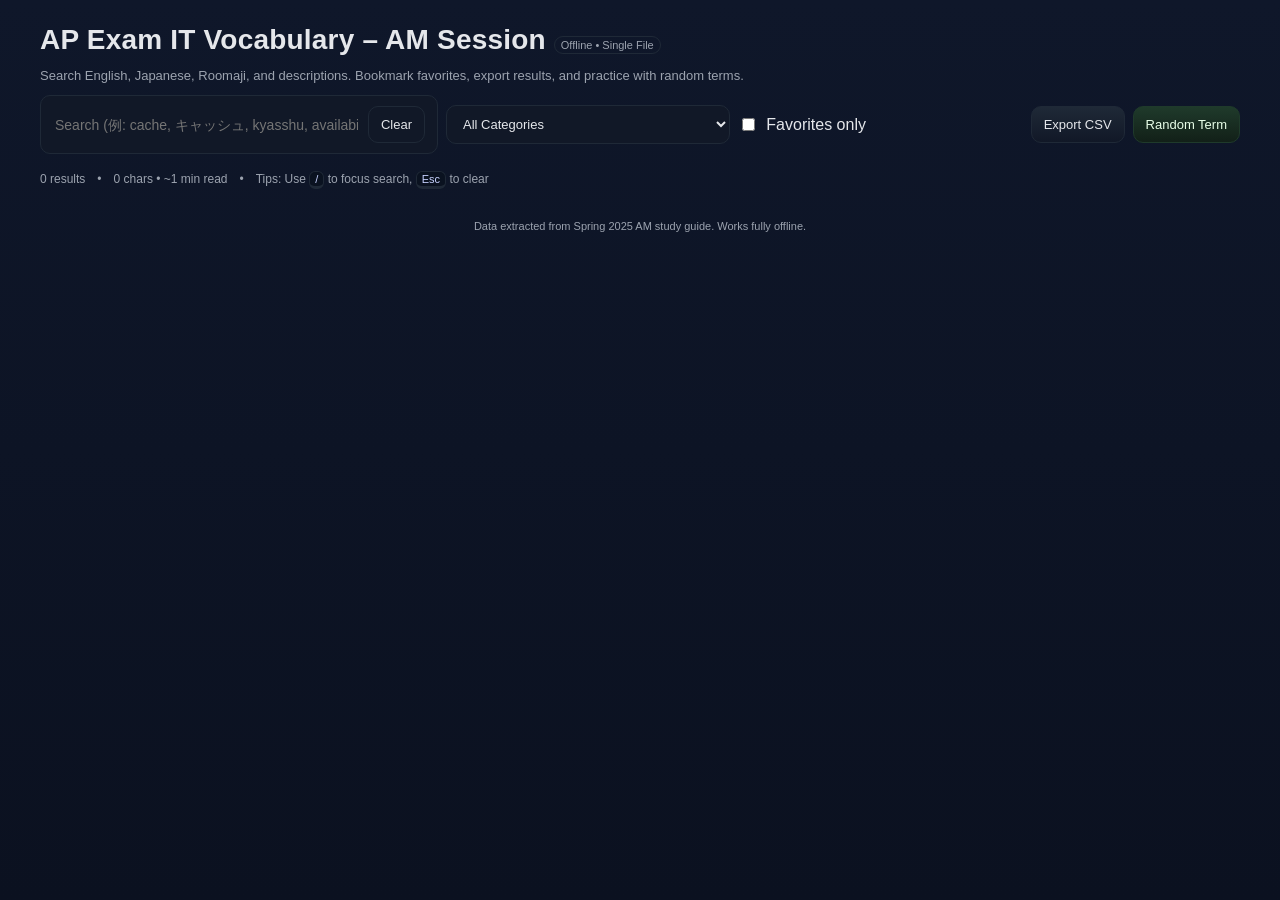
==== vocab_search.html @ 25991d02 "feat: add offline interactive vocabulary search page (single HTML file) - Parses study guide tables " ====
<!doctype html>
<html lang="en">
<head>
  <meta charset="utf-8" />
  <meta name="viewport" content="width=device-width, initial-scale=1" />
  <title>AP Exam IT Vocabulary Search (AM) – Offline</title>
  <style>
    :root {
      --bg: #0f172a;            /* slate-900 */
      --bg-elev: #111827;       /* gray-900 */
      --card: #111827;
      --fg: #e5e7eb;            /* gray-200 */
      --muted: #9ca3af;         /* gray-400 */
      --accent: #22c55e;        /* green-500 */
      --accent-2: #60a5fa;      /* blue-400 */
      --danger: #f87171;        /* red-400 */
      --border: #1f2937;        /* gray-800 */
      --mark-bg: #fde68a;       /* amber-300 */
      --mark-fg: #0b1220;
    }
    html, body {
      height: 100%;
      background: linear-gradient(180deg, var(--bg), #0b1120);
      color: var(--fg);
      margin: 0;
      font-family: -apple-system, BlinkMacSystemFont, 'Segoe UI', Roboto, Oxygen,
        Ubuntu, Cantarell, 'Helvetica Neue', 'Hiragino Kaku Gothic ProN', Meiryo, Arial, sans-serif;
      -webkit-font-smoothing: antialiased;
      -moz-osx-font-smoothing: grayscale;
    }
    .container {
      max-width: 1200px;
      margin: 0 auto;
      padding: 24px 16px 48px;
    }
    header {
      display: grid;
      gap: 12px;
      margin-bottom: 16px;
    }
    .title {
      display: flex;
      align-items: baseline;
      gap: 8px;
    }
    .title h1 {
      font-size: clamp(20px, 4vw, 28px);
      margin: 0;
      font-weight: 650;
      letter-spacing: 0.2px;
    }
    .subtitle {
      color: var(--muted);
      font-size: 13px;
    }
    .controls {
      display: grid;
      grid-template-columns: 1fr;
      gap: 8px;
    }
    @media (min-width: 760px) {
      .controls { grid-template-columns: 1.4fr 1fr 1fr auto auto; align-items: center; }
    }
    .search {
      display: flex;
      gap: 8px;
      background: var(--bg-elev);
      border: 1px solid var(--border);
      border-radius: 10px;
      padding: 10px 12px;
    }
    .search input[type="text"] {
      flex: 1;
      background: transparent;
      border: 0;
      color: var(--fg);
      outline: none;
      font-size: 14px;
    }
    .btn {
      background: linear-gradient(180deg, #1f2937, #111827);
      color: var(--fg);
      border: 1px solid var(--border);
      padding: 10px 12px;
      border-radius: 10px;
      font-size: 13px;
      cursor: pointer;
      transition: transform .05s ease, background .2s ease;
      white-space: nowrap;
    }
    .btn:hover { background: #1b2431; }
    .btn:active { transform: translateY(1px); }
    .btn-primary { border-color: #1f3a2b; background: linear-gradient(180deg, #1f3a2b, #122018); color: #e9ffe9; }
    .btn-outline { background: transparent; }
    .select, .checkbox {
      background: var(--bg-elev);
      border: 1px solid var(--border);
      color: var(--fg);
      padding: 10px 12px;
      border-radius: 10px;
      font-size: 13px;
      width: 100%;
    }
    .row {
      display: flex; gap: 8px; align-items: center;
    }
    .stats {
      display: flex; flex-wrap: wrap; gap: 12px; align-items: center;
      color: var(--muted); font-size: 12px; margin-top: 6px;
    }
    .grid {
      display: grid;
      grid-template-columns: 1fr;
      gap: 12px;
      margin-top: 16px;
    }
    @media (min-width: 720px) { .grid { grid-template-columns: 1fr 1fr; } }
    @media (min-width: 1080px) { .grid { grid-template-columns: 1fr 1fr 1fr; } }
    .card {
      background: var(--card);
      border: 1px solid var(--border);
      border-radius: 12px;
      padding: 14px 14px 12px;
      display: grid;
      gap: 8px;
    }
    .card-head { display: flex; gap: 10px; align-items: baseline; }
    .tag { font-size: 11px; color: var(--muted); border: 1px solid var(--border); padding: 2px 6px; border-radius: 999px; }
    .term-en { font-weight: 700; font-size: 15px; letter-spacing: .2px; }
    .term-ja { font-weight: 600; font-size: 14px; }
    .term-ro { color: var(--muted); font-size: 12px; }
    .desc { font-size: 13px; line-height: 1.5; color: #dbeafe; }
    mark { background: var(--mark-bg); color: var(--mark-fg); padding: 0 2px; border-radius: 2px; }
    .card-actions { display: flex; gap: 8px; justify-content: space-between; align-items: center; margin-top: 4px; }
    .fav-btn { background: transparent; border: 1px solid var(--border); border-radius: 8px; color: var(--fg); padding: 6px 8px; cursor: pointer; }
    .fav-btn[data-active="true"] { color: #ffe08a; border-color: #6b4f00; background: #241a00; }
    .pagination { display: flex; gap: 6px; justify-content: center; align-items: center; margin-top: 16px; }
    .page-btn { padding: 8px 10px; border-radius: 8px; border: 1px solid var(--border); background: var(--bg-elev); color: var(--fg); cursor: pointer; }
    .page-btn[aria-current="true"] { background: var(--accent-2); color: #081019; border-color: #0a4fba; }
    .hidden { display: none !important; }
    .footer-note { color: var(--muted); font-size: 11px; margin-top: 18px; text-align: center; }
    .kbd { border: 1px solid var(--border); border-bottom-width: 3px; padding: 1px 5px; border-radius: 6px; background: #0a1220; font-size: 11px; color: #c7d2fe; }
  </style>
</head>
<body>
  <div class="container">
    <header>
      <div class="title">
        <h1>AP Exam IT Vocabulary – AM Session</h1>
        <span class="tag">Offline • Single File</span>
      </div>
      <div class="subtitle">Search English, Japanese, Roomaji, and descriptions. Bookmark favorites, export results, and practice with random terms.</div>

      <div class="controls">
        <div class="search" title="Type to filter (instant)">
          <input id="q" type="text" placeholder="Search (例: cache, キャッシュ, kyasshu, availability, ... )" autofocus />
          <button id="clearBtn" class="btn btn-outline" title="Clear search">Clear</button>
        </div>
        <select id="category" class="select" title="Filter by category">
          <option value="__all__">All Categories</option>
        </select>
        <div class="row" title="Show only favorites">
          <label style="display:flex;align-items:center;gap:8px;width:100%">
            <input id="favOnly" type="checkbox" /> Favorites only
          </label>
        </div>
        <button id="exportBtn" class="btn" title="Export current results to CSV">Export CSV</button>
        <button id="randomBtn" class="btn btn-primary" title="Show a random term for study mode">Random Term</button>
      </div>

      <div class="stats">
        <span id="count">0 results</span>
        <span>•</span>
        <span id="reading">0 chars • ~0 min read</span>
        <span>•</span>
        <span>Tips: Use <span class="kbd">/</span> to focus search, <span class="kbd">Esc</span> to clear</span>
      </div>
    </header>

    <main>
      <section id="results" class="grid"></section>
      <nav id="pager" class="pagination hidden" aria-label="Pagination"></nav>
      <div class="footer-note">Data extracted from Spring 2025 AM study guide. Works fully offline.</div>
    </main>
  </div>

  <!-- Embed source markdown for offline parsing -->
  <script id="ap-md" type="text/plain">
# AP 2025 Spring - Morning Session Guide
# AP Exam Study Guide - Spring 2025 AM Session (令和7年度 春期 午前)

**For Non-Native Japanese Speakers**

**Exam Date**: April 20, 2025  
**Session**: Morning (9:30-12:00, 150 minutes)  
**Format**: 80 multiple choice questions  
**Content**: Technical vocabulary & concept explanations  
**Status**: ✅ Complete

## 🎯 About This Guide

This guide provides comprehensive vocabulary and concept explanations in table format to help non-native Japanese speakers understand AP exam AM session questions. Each term includes English translation, Japanese script, romanized pronunciation (using proper gojuuonzu syllables), and detailed beginner-friendly explanations.

## Logic Circuits & Digital Electronics (論理回路・デジタル回路)

### Basic Logic Gates (基本論理ゲート)

| English Term | Japanese | Roomaji | Description & Logic |
|--------------|----------|---------|-------------------|
| AND Gate | 論理積素子 | ronri seki soshi | **Logic**: Output is 1 ONLY when ALL inputs are 1. Think of it like "both conditions must be true". Example: Door opens only when you have both a key AND permission. In binary: 1∧1=1, but 1∧0=0, 0∧1=0, 0∧0=0 |
| OR Gate | 論理和素子 | ronri wa soshi | **Logic**: Output is 1 when AT LEAST ONE input is 1. Think "either condition can be true". Example: Light turns on when you flip switch A OR switch B. In binary: 1∨1=1, 1∨0=1, 0∨1=1, 0∨0=0 |
| NOT Gate (Inverter) | 論理否定素子 | ronri hitei soshi | **Logic**: Always inverts the input. 0 becomes 1, 1 becomes 0. Think of it as "opposite". Example: If door is closed (0), NOT gate makes it open (1). Simple but essential for complex circuits. |
| NAND Gate | 否定論理積素子 | hitei ronri seki soshi | **Logic**: Combination of AND + NOT. Output is 0 ONLY when all inputs are 1, otherwise 1. Most important gate because you can build ANY circuit using only NAND gates. Think "not all conditions true". |
| NOR Gate | 否定論理和素子 | hitei ronri wa soshi | **Logic**: Combination of OR + NOT. Output is 1 ONLY when all inputs are 0, otherwise 0. Think "none of the conditions are true". Example: Alarm triggers only when NO sensors detect anything. |
| XOR Gate | 排他的論理和素子 | haitaiteki ronri wa soshi | **Logic**: Output is 1 when inputs are DIFFERENT. Think "exclusive or" - one OR the other, but not both. Used in encryption and error detection. Example: 1⊕0=1, 0⊕1=1, but 1⊕1=0, 0⊕0=0 |
| Buffer | バッファ | baffa | **Logic**: Passes signal unchanged but provides amplification. Like a signal booster. Input 1 → Output 1, Input 0 → Output 0. Used to strengthen weak signals or provide multiple outputs. |
| Three-State Buffer | スリーステートバッファ | surii suteeto baffa | **Logic**: Can output 0, 1, or high impedance (floating/disconnected). Think of it as a switch that can be "off, on, or unplugged". Essential for bus systems where multiple devices share the same wire. |

### Circuit Components (回路部品)

| English Term | Japanese | Roomaji | Description & Function |
|--------------|----------|---------|----------------------|
| Resistor | 抵抗 | teikou | **Function**: Controls current flow like a narrow pipe controls water flow. Measured in Ohms (Ω). **Ohm's Law**: V = I × R (Voltage = Current × Resistance). Higher resistance = less current. Used to limit current and divide voltage. |
| Capacitor | コンデンサ | kondensa | **Function**: Stores electrical charge like a battery, but temporary. Measured in Farads (F). **Behavior**: Charges up when voltage applied, discharges when voltage removed. Used for filtering, timing, and energy storage. Blocks DC, passes AC. |
| Diode | ダイオード | daioodo | **Function**: One-way valve for electricity. Current flows from Anode (+) to Cathode (-) only. **Applications**: Prevents reverse current, converts AC to DC, protects circuits. LED (Light Emitting Diode) is special type that produces light. |
| Transistor | トランジスタ | toranjishita | **Function**: Electronic switch or amplifier with 3 terminals: Base, Collector, Emitter. **Switching**: Small current at base controls large current between collector-emitter. Foundation of all digital circuits and computers. |
| Ground | 接地 | setchi | **Function**: Reference point for all voltage measurements (0V). Like sea level for measuring height. **Safety**: Provides path for dangerous currents to safely dissipate into earth. Essential for circuit stability and safety. |
| Operational Amplifier | 演算増幅器 | enzan zoufukuki | **Function**: High-gain voltage amplifier with two inputs (+ and -). **Applications**: Mathematical operations (add, subtract, integrate), signal conditioning, filtering. Can amplify tiny signals to useful levels. |

### Digital-to-Analog Conversion (D/A変換)

| English Term | Japanese | Roomaji | Technical Details |
|--------------|----------|---------|------------------|
| DAC (Digital-to-Analog Converter) | D/A変換器 | D/A henkan-ki | **Purpose**: Converts digital numbers to analog voltages. **Example**: 8-bit DAC converts numbers 0-255 to voltages 0-10V. Used in audio systems, displays, motor controls. Essential bridge between digital computers and analog world. |
| Resolution | 分解能 | bunkai-nou | **Definition**: Number of different output levels possible. **Calculation**: 2^n levels for n-bit DAC. **Example**: 8-bit DAC has 2^8 = 256 levels. Higher resolution = more precise output, but more expensive and complex. |
| LSB (Least Significant Bit) | 最下位ビット | sai kaii bit | **Definition**: Smallest change in digital input that produces output change. **Calculation**: LSB = (V_max - V_min) / (2^n - 1). **Example**: For 8-bit DAC with 0-10V range: LSB = 10V/255 ≈ 39.2mV |
| Reference Voltage | 基準電圧 | kijun den'atsu | **Function**: Maximum output voltage of DAC. **Importance**: Determines output range and accuracy. **Example**: 5V reference means maximum output is 5V. Must be stable and precise for accurate conversion. |

## Algorithms & Data Structures (アルゴリズム・データ構造)

### Numerical Algorithms (数値アルゴリズム)

| English Term | Japanese | Roomaji | Algorithm Details |
|--------------|----------|---------|------------------|
| Bisection Method | 二分法 | nibunhou | **Purpose**: Find roots of equations (where f(x) = 0). **Process**: 1) Start with interval [a,b] where f(a) and f(b) have opposite signs. 2) Calculate midpoint c = (a+b)/2. 3) If f(c) = 0, found root. 4) If f(a) and f(c) same sign, set a = c, else set b = c. 5) Repeat until |b-a| < tolerance. **Convergence**: Guaranteed to find root, halves search space each iteration. |
| Binary Search | 二分探索 | nibun tansaku | **Purpose**: Find element in sorted array. **Process**: 1) Compare target with middle element. 2) If equal, found. 3) If target smaller, search left half. 4) If target larger, search right half. 5) Repeat until found or search space empty. **Efficiency**: O(log n) time complexity - very fast even for large arrays. |
| Linear Search | 線形探索 | senkei tansaku | **Purpose**: Find element by checking each item sequentially. **Process**: Start from first element, compare with target, move to next if not found. **Efficiency**: O(n) time complexity - slow for large arrays but works on unsorted data. |
| Bubble Sort | バブルソート | baburu sooto | **Purpose**: Sort array by repeatedly swapping adjacent elements. **Process**: Compare pairs, swap if wrong order, repeat until no swaps needed. **Efficiency**: O(n²) - slow but easy to understand. Name comes from small elements "bubbling" to top. |

### Stack Operations (スタック操作)

| English Term | Japanese | Roomaji | Operation Details |
|--------------|----------|---------|------------------|
| Stack | スタック | sutakku | **Concept**: LIFO (Last In, First Out) data structure. Think of stack of plates - you can only add/remove from the top. **Applications**: Function calls, expression evaluation, undo operations, browser history. |
| Push | プッシュ | pusshu | **Operation**: Add element to top of stack. **Process**: 1) Check if stack is full. 2) Increment top pointer. 3) Store new element at top position. **Example**: Push(5) onto stack [1,2,3] → [1,2,3,5] |
| Pop | ポップ | poppu | **Operation**: Remove and return top element. **Process**: 1) Check if stack is empty. 2) Store top element in temporary variable. 3) Decrement top pointer. 4) Return stored element. **Example**: Pop() from [1,2,3,5] → returns 5, stack becomes [1,2,3] |
| Top/Peek | トップ/ピーク | toppu/piiku | **Operation**: View top element without removing it. **Use**: Check what's on top before deciding to pop. **Example**: Top() of [1,2,3,5] returns 5, but stack remains [1,2,3,5] |
| Stack Overflow | スタックオーバーフロー | sutakku oobaa furoo | **Problem**: Trying to push when stack is full. **Causes**: Infinite recursion, too many function calls. **Prevention**: Check stack size, increase stack limit, optimize recursive algorithms. |
| Stack Underflow | スタックアンダーフロー | sutakku andaa furoo | **Problem**: Trying to pop from empty stack. **Prevention**: Always check if stack is empty before popping. **Error Handling**: Return error code or throw exception. |

### Tree Data Structures (木構造)

| English Term | Japanese | Roomaji | Structure Details |
|--------------|----------|---------|------------------|
| Binary Tree | 二分木 | nibunki | **Definition**: Tree where each node has at most 2 children (left and right). **Terminology**: Root (top node), Leaf (node with no children), Height (longest path from root to leaf). **Applications**: Decision trees, expression parsing, file systems. |
| Binary Search Tree (BST) | 二分探索木 | nibun tansakuki | **Property**: Left child < Parent < Right child for all nodes. **Advantage**: Search, insert, delete in O(log n) average time. **Traversal**: In-order traversal gives sorted sequence. **Problem**: Can become unbalanced, degrading to O(n) performance. |
| AVL Tree | AVL木 | AVL ki | **Definition**: Self-balancing BST where height difference between left and right subtrees ≤ 1. **Inventor**: Adelson-Velsky and Landis. **Advantage**: Guarantees O(log n) operations. **Maintenance**: Performs rotations during insert/delete to maintain balance. |
| Tree Traversal | 木の走査 | ki no sousa | **In-order**: Left → Root → Right (gives sorted order for BST). **Pre-order**: Root → Left → Right (good for copying tree). **Post-order**: Left → Right → Root (good for deleting tree). **Level-order**: Visit nodes level by level (uses queue). |

### Recursion (再帰)

| English Term | Japanese | Roomaji | Concept Details |
|--------------|----------|---------|------------------|
| Recursion | 再帰 | saiki | **Definition**: Function that calls itself with simpler input. **Requirements**: 1) Base case (stopping condition). 2) Recursive case (calls itself). **Example**: factorial(n) = n × factorial(n-1), base: factorial(0) = 1 |
| Base Case | 基底条件 | kitei jouken | **Purpose**: Prevents infinite recursion. **Examples**: factorial(0) = 1, fibonacci(0) = 0, fibonacci(1) = 1. **Importance**: Without base case, program crashes with stack overflow. |
| Recursive Case | 再帰的場合 | saikiteki baai | **Purpose**: Breaks problem into smaller subproblems. **Design**: Each recursive call should be closer to base case. **Example**: factorial(5) → 5 × factorial(4) → 5 × 4 × factorial(3) → ... |
| Stack Frame | スタックフレーム | sutakku fureimu | **Definition**: Memory space for each function call. **Contents**: Local variables, parameters, return address. **Problem**: Deep recursion can exhaust memory. **Solution**: Use iteration or tail recursion optimization. |

## Computer Architecture & Performance (コンピュータアーキテクチャ・性能)

### CPU Performance Metrics (CPU性能指標)

| English Term | Japanese | Roomaji | Performance Details |
|--------------|----------|---------|-------------------|
| CPI (Cycles Per Instruction) | 命令当たりサイクル数 | meirei atari saikuru suu | **Definition**: Average number of clock cycles needed to execute one instruction. **Calculation**: CPI = Total Cycles / Total Instructions. **Factors**: Instruction complexity, pipeline efficiency, cache hits/misses. **Typical Values**: 1-4 for modern CPUs. |
| Clock Frequency | クロック周波数 | kurokku shuuhasuu | **Definition**: Number of clock cycles per second, measured in Hz. **Modern CPUs**: 2-5 GHz (billion cycles/second). **Relationship**: Higher frequency ≠ always better performance due to CPI differences. **Limitations**: Heat, power consumption increase with frequency. |
| Processing Time | 処理時間 | shori jikan | **Formula**: Time = (Instructions × CPI) / Clock_Frequency. **Example**: 1M instructions, CPI=2, 1GHz clock → Time = (1M × 2) / 1G = 2ms. **Optimization**: Reduce instructions, lower CPI, or increase frequency. |
| Throughput | スループット | suruuputto | **Definition**: Amount of work completed per unit time. **Measurement**: Instructions per second, transactions per second. **Vs Latency**: Throughput = how much work, Latency = how fast individual task. **Improvement**: Parallel processing, pipelining. |

### Memory Systems (メモリシステム)

| English Term | Japanese | Roomaji | Memory Details |
|--------------|----------|---------|----------------|
| Cache Memory | キャッシュメモリ | kyasshu memori | **Purpose**: High-speed buffer between CPU and main memory. **Principle**: Frequently used data stored in fast, small cache. **Hierarchy**: L1 (fastest, smallest) → L2 → L3 → Main Memory (slowest, largest). **Hit Rate**: Percentage of requests served from cache. |
| Virtual Memory | 仮想メモリ | kasou memori | **Purpose**: Makes physical memory appear larger using disk storage. **Mechanism**: OS swaps unused pages to disk. **Benefits**: Programs can be larger than physical memory, memory protection between processes. **Page Fault**: When needed page not in memory. |
| Paging | ページング | peeji-ngu | **Concept**: Divide memory into fixed-size pages (typically 4KB). **Page Table**: Maps virtual addresses to physical addresses. **TLB**: Translation Lookaside Buffer caches page table entries for speed. **Advantage**: Eliminates external fragmentation. |
| Memory Hierarchy | メモリ階層 | memori kaisou | **Levels**: Registers (fastest) → L1 Cache → L2 Cache → L3 Cache → Main Memory → Secondary Storage (slowest). **Principle**: Smaller = faster = more expensive. **Locality**: Temporal (recently used) and spatial (nearby addresses) locality of reference. |

### Parallel Processing (並列処理)

| English Term | Japanese | Roomaji | Parallel Details |
|--------------|----------|---------|-----------------|
| Multiprocessor | マルチプロセッサ | maruchi purosessa | **Definition**: System with multiple CPUs working together. **Types**: Shared memory (SMP) vs Distributed memory (cluster). **Coordination**: Synchronization, communication between processors. **Challenges**: Load balancing, synchronization overhead. |
| Speedup | 速度向上 | sokudo koujou | **Definition**: Performance improvement from parallelization. **Formula**: Speedup = Time_sequential / Time_parallel. **Ideal**: Linear speedup (2x processors = 2x speedup). **Reality**: Usually less due to overhead and sequential portions. |
| Efficiency | 効率 | kouritu | **Formula**: E = 1/(1-r+r/n) where r = parallelizable fraction, n = processors. **Amdahl's Law**: Limits maximum speedup based on sequential portion. **Example**: 90% parallelizable, 3 processors → E = 1/(0.1+0.9/3) = 2.31x speedup. |
| Load Balancing | 負荷分散 | fuka bunsan | **Purpose**: Distribute work evenly among processors. **Static**: Work divided before execution. **Dynamic**: Work redistributed during execution. **Challenges**: Communication overhead, varying task complexity. |

### System Reliability (システム信頼性)

| English Term | Japanese | Roomaji | Reliability Details |
|--------------|----------|---------|-------------------|
| MTBF (Mean Time Between Failures) | 平均故障間隔 | heikin koshhou kankaku | **Definition**: Average operating time between system failures. **Calculation**: MTBF = Total Operating Time / Number of Failures. **Example**: System runs 8760 hours with 2 failures → MTBF = 4380 hours. **Use**: Predicting maintenance schedules. |
| MTTR (Mean Time To Repair) | 平均修理時間 | heikin shuuri jikan | **Definition**: Average time to restore system after failure. **Includes**: Detection time, repair time, testing time. **Factors**: Spare parts availability, technician skill, system complexity. **Goal**: Minimize MTTR through good design and procedures. |
| Availability | 可用性 | kayou-sei | **Formula**: Availability = MTBF / (MTBF + MTTR). **Expression**: Usually percentage (99.9% = 8.76 hours downtime/year). **High Availability**: 99.99% (52.6 minutes downtime/year). **Improvement**: Increase MTBF, decrease MTTR, add redundancy. |
| Redundancy | 冗長性 | jouchou-sei | **Definition**: Backup components to prevent single points of failure. **Types**: Active (hot standby), Passive (cold standby), N+1 (N working + 1 spare). **Cost**: Extra hardware, but essential for critical systems. |

## Operating Systems (オペレーティングシステム)

### Process Management (プロセス管理)

| English Term | Japanese | Roomaji | Process Details |
|--------------|----------|---------|-----------------|
| Process | プロセス | purosesu | **Definition**: Program in execution with its own memory space. **Components**: Code, data, stack, heap, process control block (PCB). **vs Thread**: Process = heavy, isolated; Thread = light, shared memory. **Creation**: Fork (Unix), CreateProcess (Windows). |
| Process State | プロセス状態 | purosesu joutai | **New**: Process being created. **Ready**: Waiting for CPU assignment. **Running**: Currently executing. **Waiting**: Blocked for I/O or event. **Terminated**: Execution completed. **Transitions**: Scheduler moves processes between states. |
| Ready State | 実行可能状態 | jikkou kanou joutai | **Definition**: Process has all resources except CPU. **Ready Queue**: List of ready processes waiting for CPU. **Scheduler**: Selects which ready process runs next. **Priority**: Higher priority processes selected first. |
| Running State | 実行状態 | jikkou joutai | **Definition**: Process currently using CPU. **Single CPU**: Only one process can be running. **Time Slice**: Maximum time process can run before preemption. **Context Switch**: Save state when switching to another process. |
| Waiting State | 待ち状態 | machi joutai | **Causes**: I/O operations, waiting for resources, synchronization. **Blocking**: Process cannot continue until event occurs. **Wake up**: When event occurs, process moves to ready state. **Types**: Interruptible vs uninterruptible waiting. |
| Context Switching | コンテキストスイッチ | kontekisuto suicchi | **Definition**: Saving current process state and loading another process state. **Overhead**: Time spent switching is not productive work. **What's Saved**: Registers, program counter, stack pointer, memory management info. **Triggers**: Time slice expiry, I/O request, interrupts. |

### Memory Management (メモリ管理)

| English Term | Japanese | Roomaji | Memory Details |
|--------------|----------|---------|----------------|
| Memory Allocation | メモリ割り当て | memori wari-ate | **Static**: Fixed size allocated at compile time. **Dynamic**: Variable size allocated at runtime (malloc/free). **Heap**: Dynamic memory region. **Stack**: Function call memory (automatic allocation/deallocation). |
| Memory Protection | メモリ保護 | memori hogo | **Purpose**: Prevent processes from accessing each other's memory. **Mechanisms**: Base and bound registers, page tables with permissions. **Protection Bits**: Read, Write, Execute permissions. **Violation**: Segmentation fault, access violation. |
| Memory Fragmentation | メモリ断片化 | memori danpen-ka | **Internal**: Allocated memory larger than requested. **External**: Free memory scattered in small chunks. **Solutions**: Compaction, paging, buddy system. **Problem**: Cannot allocate large blocks despite sufficient total free memory. |
| Page Replacement | ページ置換 | peeji chikan | **Need**: When physical memory full and new page needed. **LRU**: Replace least recently used page. **FIFO**: Replace oldest page. **Optimal**: Replace page not used for longest time (theoretical). **Clock**: Approximation of LRU using reference bits. |

### Real-Time Systems (リアルタイムシステム)

| English Term | Japanese | Roomaji | Real-Time Details |
|--------------|----------|---------|------------------|
| Real-Time System | リアルタイムシステム | riaru taimu shisutemu | **Definition**: System where correctness depends on both result and timing. **Examples**: Flight control, medical devices, industrial automation. **Constraints**: Must respond within specified deadlines. **Predictability**: More important than average performance. |
| Hard Real-Time | ハードリアルタイム | haado riaru taimu | **Definition**: Missing deadline causes system failure. **Examples**: Anti-lock brakes, airbag deployment, nuclear reactor control. **Guarantee**: System must prove it will always meet deadlines. **Design**: Conservative resource allocation, deterministic behavior. |
| Soft Real-Time | ソフトリアルタイム | sofuto riaru taimu | **Definition**: Missing deadline degrades performance but doesn't cause failure. **Examples**: Video streaming, audio playback, web servers. **Tolerance**: Occasional deadline misses acceptable. **Optimization**: Best effort to meet deadlines. |
| Deadline | デッドライン | deddo rain | **Definition**: Time by which task must complete. **Types**: Absolute (specific time), Relative (time from start). **Scheduling**: Priority often based on deadline urgency. **Miss**: Task completes after deadline (late). |

## Network & Communication (ネットワーク・通信)

### Network Protocols (ネットワークプロトコル)

| English Term | Japanese | Roomaji | Protocol Details |
|--------------|----------|---------|-----------------|
| TCP/IP | TCP/IP | TCP/IP | **Definition**: Internet protocol suite with 4 layers. **Reliability**: TCP provides reliable, ordered delivery. **Routing**: IP provides addressing and routing. **Ubiquity**: Foundation of internet communication. **Layers**: Application, Transport, Internet, Link. |
| HTTP | HTTP | HTTP | **Purpose**: Web page transfer protocol. **Port**: 80 (HTTP), 443 (HTTPS). **Methods**: GET (retrieve), POST (send data), PUT (update), DELETE (remove). **Stateless**: Each request independent. **HTTPS**: HTTP over SSL/TLS for security. |
| FTP | FTP | FTP | **Purpose**: File transfer protocol. **Ports**: 20 (data), 21 (control). **Modes**: Active (server connects to client), Passive (client connects to server). **Authentication**: Username/password required. **Binary/ASCII**: Different transfer modes for different file types. |
| SMTP | SMTP | SMTP | **Purpose**: Email sending protocol. **Port**: 25 (standard), 587 (submission). **Process**: Client connects to server, authenticates, sends message. **Relay**: Messages passed between mail servers. **Security**: STARTTLS for encryption. |
| POP3 | POP3 | POP3 | **Purpose**: Email retrieval protocol. **Port**: 110 (POP3), 995 (POP3S). **Behavior**: Downloads emails to client, deletes from server. **Limitation**: Single device access. **vs IMAP**: IMAP keeps emails on server for multi-device access. |

### IP Addressing & Subnetting (IPアドレス・サブネット)

| English Term | Japanese | Roomaji | Addressing Details |
|--------------|----------|---------|-------------------|
| IPv4 Address | IPv4アドレス | IPv4 adoresu | **Format**: 32-bit address written as 4 octets (192.168.1.1). **Classes**: A (1-126), B (128-191), C (192-223). **Private**: 10.x.x.x, 172.16-31.x.x, 192.168.x.x. **Limitation**: Only 4.3 billion addresses. |
| Subnet Mask | サブネットマスク | sabunetuto masuku | **Purpose**: Separates network and host portions of IP address. **Format**: 255.255.255.0 or /24 (CIDR notation). **Calculation**: Binary AND with IP address gives network address. **Example**: 192.168.1.5/24 → network 192.168.1.0, host 5. |
| CIDR Notation | CIDR記法 | CIDR kihou | **Format**: IP/prefix_length (192.168.1.0/24). **Meaning**: /24 = first 24 bits are network, last 8 bits are host. **Hosts**: 2^(32-prefix) - 2 (subtract network and broadcast). **Example**: /24 = 254 hosts, /25 = 126 hosts. |
| Subnetting | サブネット分割 | sabunetuto bunkatsu | **Purpose**: Divide large network into smaller subnetworks. **Benefits**: Better security, reduced broadcast traffic, efficient IP usage. **Process**: Borrow host bits for subnet bits. **Example**: 192.168.1.0/24 → 192.168.1.0/26, 192.168.1.64/26, etc. |

### Routing (ルーティング)

| English Term | Japanese | Roomaji | Routing Details |
|--------------|----------|---------|-----------------|
| Routing Table | ルーティングテーブル | ruutingu teeburu | **Contents**: Destination network, next hop, interface, metric. **Lookup**: Find longest prefix match for destination. **Updates**: Static (manual) or dynamic (routing protocols). **Default Route**: 0.0.0.0/0 catches all unmatched destinations. |
| Default Gateway | デフォルトゲートウェイ | deforutio geeto wei | **Purpose**: Router that forwards traffic to other networks. **Configuration**: Set in device's IP settings. **Function**: When destination not on local network, send to default gateway. **Example**: Home router is default gateway for devices. |
| Longest Prefix Match | 最長プレフィックスマッチ | saichou purefikkusu macchi | **Principle**: Choose route with most specific (longest) network prefix. **Example**: Packet to 192.168.1.5 matches 192.168.1.0/24 over 192.168.0.0/16. **Reason**: More specific routes are more accurate. **Tie-breaking**: Use metric if prefixes equal length. |
| Hop Count | ホップ数 | hoppu-suu | **Definition**: Number of routers packet traverses to reach destination. **Metric**: Used by some routing protocols (RIP). **Limitation**: Doesn't consider link speed or congestion. **Maximum**: RIP limits to 15 hops (16 = unreachable). |

### Data Transmission (データ転送)

| English Term | Japanese | Roomaji | Transmission Details |
|--------------|----------|---------|---------------------|
| MTU (Maximum Transmission Unit) | 最大転送単位 | saidai tensou tan'i | **Definition**: Largest packet size that can be transmitted without fragmentation. **Ethernet**: 1500 bytes typical. **Discovery**: Path MTU discovery finds smallest MTU along route. **Fragmentation**: Large packets split into smaller pieces if MTU exceeded. |
| Packet Fragmentation | パケット断片化 | paketto danpen-ka | **Need**: When packet larger than link MTU. **Process**: Split into fragments with fragment headers. **Reassembly**: Destination collects all fragments. **Problem**: Lost fragment = retransmit entire packet. **IPv6**: Source must do fragmentation. |
| Bandwidth | 帯域幅 | taiiki-haba | **Definition**: Maximum data rate of communication channel. **Units**: bps (bits per second), Mbps, Gbps. **vs Throughput**: Bandwidth = theoretical maximum, Throughput = actual achieved. **Factors**: Protocol overhead, congestion, errors affect throughput. |
| Latency | 遅延 | chien | **Definition**: Time delay for data to travel from source to destination. **Components**: Propagation (distance/speed), transmission (packet_size/bandwidth), processing, queuing. **Types**: Round-trip time (RTT) = time for packet + acknowledgment. |

### Email Systems (電子メール)

| English Term | Japanese | Roomaji | Email Details |
|--------------|----------|---------|---------------|
| MIME | MIME | MIME | **Purpose**: Multipurpose Internet Mail Extensions for non-text content. **Encoding**: Base64 for binary data, Quoted-printable for text. **Headers**: Content-Type, Content-Encoding specify format. **Attachments**: Files encoded and embedded in email. |
| Base64 Encoding | Base64符号化 | Base64 fugou-ka | **Purpose**: Convert binary data to text for email transmission. **Process**: 3 bytes → 4 ASCII characters. **Efficiency**: 25% size increase (4/3 ratio). **Example**: 30KB file → 40KB encoded. **Characters**: A-Z, a-z, 0-9, +, / (64 total). |
| Mail Server | メールサーバー | meeru saabaa | **Types**: SMTP (outgoing), POP3/IMAP (incoming). **Functions**: Store, forward, deliver emails. **Authentication**: Username/password, certificates. **Security**: SSL/TLS encryption, spam filtering, virus scanning. **Relay**: Forward emails between different domains. |
| Email Header | メールヘッダー | meeru heddaa | **Contents**: From, To, Subject, Date, Message-ID. **Routing**: Received headers show path through servers. **Hidden**: Many headers not shown to users. **Analysis**: Headers help debug delivery problems and trace spam. |

## Database Systems (データベースシステム)

### Database Design (データベース設計)

| English Term | Japanese | Roomaji | Database Details |
|--------------|----------|---------|------------------|
| Entity-Relationship Model | エンティティ関係モデル | entiti kankei moderu | **Purpose**: Visual method for database design. **Components**: Entities (things), Attributes (properties), Relationships (connections). **Notation**: Rectangles = entities, Ovals = attributes, Diamonds = relationships. **Cardinality**: One-to-one, one-to-many, many-to-many relationships. |
| Primary Key | 主キー | shu kii | **Definition**: Unique identifier for each row in table. **Properties**: Cannot be NULL, cannot duplicate, should not change. **Purpose**: Ensures entity integrity, used in relationships. **Example**: StudentID in Students table, OrderID in Orders table. |
| Foreign Key | 外部キー | gaibu kii | **Definition**: Column that references primary key in another table. **Purpose**: Maintains referential integrity between tables. **Rules**: Must match existing primary key or be NULL. **Example**: CustomerID in Orders table references CustomerID in Customers table. |
| Composite Key | 複合キー | fukugou kii | **Definition**: Primary key consisting of multiple columns. **Use**: When no single column uniquely identifies row. **Example**: (StudentID, CourseID) in Enrollment table. **Advantage**: Natural identification, **Disadvantage**: More complex joins. |

### Normalization (正規化)

| English Term | Japanese | Roomaji | Normalization Details |
|--------------|----------|---------|----------------------|
| First Normal Form (1NF) | 第一正規形 | dai-ichi seiki-kei | **Rule**: Eliminate repeating groups, each cell contains single value. **Problem**: Multiple values in one field. **Solution**: Create separate rows for each value. **Example**: Instead of "Skills: Java, Python, C++" use separate rows for each skill. |
| Second Normal Form (2NF) | 第二正規形 | dai-ni seiki-kei | **Rule**: Must be 1NF + eliminate partial dependencies. **Problem**: Non-key attributes depend on part of composite key. **Solution**: Split table to remove partial dependencies. **Example**: If (StudentID, CourseID) → Grade, but CourseID → CourseName, move CourseName to separate table. |
| Third Normal Form (3NF) | 第三正規形 | dai-san seiki-kei | **Rule**: Must be 2NF + eliminate transitive dependencies. **Problem**: Non-key attribute depends on another non-key attribute. **Solution**: Move transitively dependent attributes to separate table. **Example**: StudentID → DepartmentID → DepartmentName, move DepartmentName to Department table. |
| Denormalization | 非正規化 | hi seiki-ka | **Purpose**: Intentionally violate normalization for performance. **Trade-off**: Faster queries vs data redundancy. **When**: Read-heavy systems, data warehouses. **Risks**: Update anomalies, storage overhead, consistency problems. |

### SQL Operations (SQL操作)

| English Term | Japanese | Roomaji | SQL Details |
|--------------|----------|---------|-------------|
| DDL (Data Definition Language) | データ定義言語 | deeta teigi gen-go | **Commands**: CREATE, ALTER, DROP. **Purpose**: Define database structure. **CREATE**: Make new tables, indexes, views. **ALTER**: Modify existing structure. **DROP**: Delete database objects. **Permissions**: Usually require administrator privileges. |
| DML (Data Manipulation Language) | データ操作言語 | deeta sousa gen-go | **Commands**: SELECT, INSERT, UPDATE, DELETE. **Purpose**: Manipulate data within tables. **SELECT**: Query data. **INSERT**: Add new rows. **UPDATE**: Modify existing rows. **DELETE**: Remove rows. **Transactions**: Changes can be rolled back. |
| CASCADE | カスケード | kasukedo | **Purpose**: Automatically perform related operations. **ON DELETE CASCADE**: When parent deleted, delete children. **ON UPDATE CASCADE**: When parent key updated, update children. **Example**: Delete customer → automatically delete all their orders. **Risk**: Unintended data loss if not careful. |
| INNER JOIN | 内部結合 | naibu ketsu-gou | **Purpose**: Return rows that have matching values in both tables. **Syntax**: SELECT * FROM A INNER JOIN B ON A.id = B.id. **Result**: Only matching rows included. **Use**: Most common join type for related data. |
| LEFT JOIN | 左外部結合 | hidari gaibu ketsu-gou | **Purpose**: Return all rows from left table, matching rows from right. **NULL**: Right table columns are NULL for unmatched rows. **Use**: Find all customers, even those without orders. **Syntax**: FROM Customers LEFT JOIN Orders ON Customer.ID = Orders.CustomerID. |

### Database Performance (データベース性能)

| English Term | Japanese | Roomaji | Performance Details |
|--------------|----------|---------|-------------------|
| Index | インデックス | indekkusu | **Purpose**: Speed up queries by creating sorted reference to data. **Types**: B-tree (balanced), Hash (exact match), Bitmap (low cardinality). **Trade-off**: Faster SELECT, slower INSERT/UPDATE/DELETE. **Clustering**: Physical order matches index order. |
| Query Optimization | クエリ最適化 | kueri saiteki-ka | **Purpose**: Find most efficient execution plan. **Optimizer**: Database engine component that chooses plan. **Factors**: Available indexes, table statistics, join order. **Hints**: Manual suggestions to optimizer (use carefully). |
| Transaction | トランザクション | toranzakushon | **ACID**: Atomicity (all or nothing), Consistency (valid state), Isolation (concurrent safety), Durability (permanent). **BEGIN/COMMIT**: Start and confirm transaction. **ROLLBACK**: Undo changes. **Concurrency**: Multiple transactions simultaneously. |
| Deadlock | デッドロック | deddo rokku | **Problem**: Two transactions each waiting for resources held by the other. **Detection**: Database monitors for circular wait conditions. **Resolution**: Abort one transaction, let other complete. **Prevention**: Always acquire locks in same order. |

## Software Engineering (ソフトウェア工学)

### Development Methodologies (開発手法)

| English Term | Japanese | Roomaji | Methodology Details |
|--------------|----------|---------|-------------------|
| Waterfall Model | ウォーターフォールモデル | wootaa fooru moderu | **Process**: Sequential phases: Requirements → Design → Implementation → Testing → Maintenance. **Advantage**: Clear structure, easy to manage. **Disadvantage**: Inflexible to changes, late feedback. **Use**: Stable requirements, regulated industries. |
| Agile Development | アジャイル開発 | ajairu kaihatsu | **Principles**: Individuals over processes, working software over documentation, customer collaboration, responding to change. **Iterations**: Short cycles (1-4 weeks). **Benefits**: Flexible, early feedback, continuous improvement. **Frameworks**: Scrum, Kanban, XP. |
| Scrum | スクラム | sukuramu | **Roles**: Product Owner (requirements), Scrum Master (facilitator), Team (developers). **Events**: Sprint Planning, Daily Standup, Sprint Review, Retrospective. **Artifacts**: Product Backlog, Sprint Backlog, Increment. **Sprint**: Fixed time period (usually 2-4 weeks). |
| Extreme Programming (XP) | エクストリームプログラミング | ekusutoriimu puroguramingu | **Practices**: Pair programming, test-driven development, continuous integration, refactoring. **Values**: Communication, simplicity, feedback, courage. **Planning**: Release planning, iteration planning. **Code**: Collective ownership, coding standards. |

### Software Quality (ソフトウェア品質)

| English Term | Japanese | Roomaji | Quality Details |
|--------------|----------|---------|-----------------|
| Software Metrics | ソフトウェア指標 | sofuto wea shihyou | **Code Metrics**: Lines of code, cyclomatic complexity, coupling, cohesion. **Process Metrics**: Defect density, test coverage, velocity. **Purpose**: Measure quality, predict problems, track improvement. **KLOC**: Thousand Lines of Code (common unit). |
| Defect Density | 欠陥密度 | kekkan mitsudo | **Formula**: Defects / KLOC (thousand lines of code). **Benchmark**: <1 defect/KLOC = good quality. **Tracking**: Monitor throughout development lifecycle. **Types**: Syntax errors, logic errors, integration errors, performance issues. |
| Test Coverage | テストカバレッジ | tesuto kabareeji | **Definition**: Percentage of code executed by tests. **Types**: Statement coverage, branch coverage, path coverage. **Tools**: Automated tools measure coverage. **Goal**: Usually 80-90% coverage target. **Quality**: High coverage ≠ good tests (need meaningful assertions). |
| Code Review | コードレビュー | koodo rebyuu | **Purpose**: Find defects, improve code quality, share knowledge. **Types**: Formal (structured process), informal (pair programming). **Benefits**: Early defect detection, knowledge transfer, coding standard enforcement. **Tools**: GitHub pull requests, Crucible, Review Board. |

### Testing (テスト)

| English Term | Japanese | Roomaji | Testing Details |
|--------------|----------|---------|-----------------|
| Unit Testing | 単体テスト | tantai tesuto | **Scope**: Individual components/functions in isolation. **Tools**: JUnit (Java), NUnit (.NET), pytest (Python). **Mocking**: Replace dependencies with controlled substitutes. **Benefits**: Fast feedback, regression prevention, documentation. |
| Integration Testing | 結合テスト | ketsu-gou tesuto | **Scope**: Test component interactions. **Types**: Big Bang (all at once), Incremental (gradual), Top-down, Bottom-up. **Challenges**: Interface problems, data format issues, timing problems. **Environment**: Often requires test databases, external services. |
| System Testing | システムテスト | shisutemu tesuto | **Scope**: Complete integrated system. **Environment**: Production-like test environment. **Types**: Functional testing, performance testing, security testing, usability testing. **User Acceptance**: Customer validates system meets requirements. |
| Black Box Testing | ブラックボックステスト | burakku bokkusu tesuto | **Approach**: Test without knowing internal implementation. **Focus**: Input-output behavior, requirements compliance. **Techniques**: Equivalence partitioning, boundary value analysis, decision tables. **Advantage**: User perspective, unbiased by implementation. |
| White Box Testing | ホワイトボックステスト | howaito bokkusu tesuto | **Approach**: Test with full knowledge of internal structure. **Focus**: Code paths, conditions, loops. **Techniques**: Statement coverage, branch coverage, path coverage. **Advantage**: Thorough testing of all code paths. |

### Project Management (プロジェクト管理)

| English Term | Japanese | Roomaji | Project Details |
|--------------|----------|---------|-----------------|
| PERT Chart | PERT図 | PERT-zu | **Purpose**: Project scheduling using network diagram. **Components**: Activities (arrows), events (nodes), dependencies. **Critical Path**: Longest path through network (determines minimum project time). **Float**: Extra time available for non-critical activities. |
| Critical Path Method (CPM) | クリティカルパス法 | kuritikaru pasu-hou | **Definition**: Sequence of activities that determines minimum project duration. **Calculation**: Forward pass (earliest start/finish), backward pass (latest start/finish). **Float**: Difference between latest and earliest times. **Management**: Focus resources on critical path activities. |
| Gantt Chart | ガント図 | ganto-zu | **Purpose**: Visual timeline showing project schedule. **Components**: Tasks (bars), dependencies (arrows), milestones (diamonds), resources. **Benefits**: Easy to understand, shows progress, identifies conflicts. **Tools**: Microsoft Project, Smartsheet, Asana. |
| Work Breakdown Structure (WBS) | 作業分解構造 | sagyou bunkai kouzou | **Purpose**: Hierarchical decomposition of project into manageable tasks. **Levels**: Project → Phases → Deliverables → Work Packages → Activities. **100% Rule**: Lower levels must completely account for upper level. **Estimation**: Easier to estimate small tasks. |

## Security (セキュリティ)

### Cryptography & PKI (暗号化・PKI)

| English Term | Japanese | Roomaji | Cryptography Details |
|--------------|----------|---------|---------------------|
| Encryption | 暗号化 | angou-ka | **Purpose**: Convert plaintext to ciphertext to protect confidentiality. **Types**: Symmetric (same key), Asymmetric (public/private keys). **Algorithms**: AES (symmetric), RSA (asymmetric). **Strength**: Key length determines difficulty to break. |
| Digital Certificate | デジタル証明書 | dejitaru shoumei-sho | **Purpose**: Electronic credential that proves identity. **Contents**: Public key, owner identity, issuer signature, validity period. **CA**: Certificate Authority issues and signs certificates. **Chain**: Certificates form trust chain to root CA. |
| PKI (Public Key Infrastructure) | 公開鍵基盤 | koukai kagi kiban | **Components**: Certificate Authority (CA), Registration Authority (RA), Certificate Repository, Key Recovery. **Trust Model**: Hierarchical (tree), Mesh (cross-certification), Web of Trust. **Lifecycle**: Key generation, certificate issuance, renewal, revocation. |
| Hash Function | ハッシュ関数 | hasshu kansuu | **Properties**: One-way (irreversible), deterministic, fixed output size, avalanche effect. **Uses**: Password storage, digital signatures, data integrity. **Algorithms**: SHA-256, SHA-3, MD5 (deprecated). **Collision**: When two inputs produce same hash (should be rare). |

### Network Security (ネットワークセキュリティ)

| English Term | Japanese | Roomaji | Security Details |
|--------------|----------|---------|------------------|
| Firewall | ファイアウォール | faia wooru | **Purpose**: Control network traffic based on security rules. **Types**: Packet filter, stateful inspection, application-level gateway. **Rules**: Allow/deny based on IP, port, protocol, application. **DMZ**: Demilitarized zone for public-facing services. |
| VPN (Virtual Private Network) | 仮想プライベートネットワーク | kasou puraibeetо netowaaku | **Purpose**: Secure connection over public network. **Protocols**: IPsec (network layer), L2TP (data link), SSL/TLS (application). **Benefits**: Encryption, authentication, access to private resources. **Types**: Site-to-site, remote access. |
| IPsec | IPsec | IPsec | **Purpose**: Network layer security protocol suite. **Modes**: Transport (end-to-end), Tunnel (gateway-to-gateway). **Protocols**: AH (authentication), ESP (encryption + authentication). **SA**: Security Association defines security parameters. |
| SSL/TLS | SSL/TLS | SSL/TLS | **Purpose**: Secure communication over networks (HTTPS, email, etc.). **Handshake**: Negotiate algorithms, exchange keys, authenticate. **Certificates**: Server presents certificate to prove identity. **Versions**: TLS 1.3 is current, SSL deprecated. |

### Web Security (Webセキュリティ)

| English Term | Japanese | Roomaji | Web Security Details |
|--------------|----------|---------|---------------------|
| SQL Injection | SQLインジェクション | SQL injekushon | **Attack**: Insert malicious SQL code into application inputs. **Example**: Login with username "admin'--" bypasses password check. **Prevention**: Parameterized queries, input validation, least privilege. **Impact**: Data theft, modification, deletion. |
| XSS (Cross-Site Scripting) | クロスサイトスクリプティング | kurosu saito sukuriputingu | **Attack**: Inject malicious scripts into web pages viewed by other users. **Types**: Stored (persistent), Reflected (non-persistent), DOM-based. **Prevention**: Input validation, output encoding, Content Security Policy. **Impact**: Session hijacking, defacement, malware. |
| CSRF (Cross-Site Request Forgery) | クロスサイトリクエストフォージェリー | kurosu saito rikuesuto foojerii | **Attack**: Trick user into performing unintended actions on authenticated site. **Method**: Malicious site submits form to victim site using user's credentials. **Prevention**: CSRF tokens, SameSite cookies, referrer validation. **Impact**: Unauthorized transactions, account changes. |
| Cookie Security | クッキーセキュリティ | kukkii sekyuriti | **Secure Flag**: Only send over HTTPS connections. **HttpOnly Flag**: Prevent JavaScript access to reduce XSS impact. **SameSite**: Control cross-site cookie sending. **Expiration**: Limit cookie lifetime to reduce exposure window. |

### Authentication & Authorization (認証・認可)

| English Term | Japanese | Roomaji | Auth Details |
|--------------|----------|---------|--------------|
| Authentication | 認証 | ninshou | **Definition**: Verify user identity. **Factors**: Something you know (password), have (token), are (biometric). **Multi-factor**: Combine multiple factors for stronger security. **Methods**: Username/password, certificates, biometrics, tokens. |
| Authorization | 認可 | ninka | **Definition**: Determine what authenticated user can access. **Models**: Discretionary (DAC), Mandatory (MAC), Role-based (RBAC). **Principle**: Least privilege - minimum necessary permissions. **Implementation**: Access control lists, capabilities. |
| Single Sign-On (SSO) | シングルサインオン | shinguru sain on | **Purpose**: Authenticate once, access multiple systems. **Benefits**: User convenience, reduced password fatigue, centralized management. **Protocols**: SAML, OAuth, OpenID Connect. **Risk**: Single point of failure if compromised. |
| Two-Factor Authentication (2FA) | 二要素認証 | ni youso ninshou | **Purpose**: Require two different authentication factors. **Common**: Password + SMS code, password + authenticator app. **Security**: Even if one factor compromised, attacker needs second. **Implementation**: Time-based tokens, hardware tokens, biometrics. |

## Business & Management (ビジネス・マネジメント)

### Service Level Management (サービスレベル管理)

| English Term | Japanese | Roomaji | SLA Details |
|--------------|----------|---------|-------------|
| SLA (Service Level Agreement) | サービスレベル合意書 | saabisu reberu goui-sho | **Definition**: Contract defining expected service performance. **Metrics**: Availability, response time, throughput, error rate. **Penalties**: Financial consequences for not meeting SLA. **Review**: Regular monitoring and reporting of SLA compliance. |
| Uptime | 稼働時間 | kadou jikan | **Definition**: Time system is operational and available. **Measurement**: Usually percentage (99.9% = 8.76 hours downtime/year). **Calculation**: (Total time - Downtime) / Total time. **Industry**: Cloud providers often guarantee 99.95%+ uptime. |
| Response Time | 応答時間 | outou jikan | **Definition**: Time between request and response. **Components**: Network latency, processing time, queue time. **SLA**: Often specified as percentile (95% of requests < 200ms). **Measurement**: Important for user experience and SLA compliance. |
| Throughput | スループット | suruuputto | **Definition**: Amount of work completed per unit time. **Units**: Requests per second, transactions per minute, data per hour. **Capacity**: Maximum sustainable throughput. **Bottleneck**: Component that limits overall throughput. |

### Cloud Computing (クラウドコンピューティング)

| English Term | Japanese | Roomaji | Cloud Details |
|--------------|----------|---------|---------------|
| IaaS (Infrastructure as a Service) | IaaS | IaaS | **Definition**: Virtualized computing resources over internet. **Includes**: Virtual machines, storage, networks, load balancers. **Examples**: AWS EC2, Azure VMs, Google Compute Engine. **Benefits**: Scalability, no hardware management, pay-per-use. |
| PaaS (Platform as a Service) | PaaS | PaaS | **Definition**: Platform for developing, running applications. **Includes**: Runtime environment, development tools, databases. **Examples**: Google App Engine, Heroku, Azure App Service. **Benefits**: Faster development, automatic scaling, managed infrastructure. |
| SaaS (Software as a Service) | SaaS | SaaS | **Definition**: Complete software applications delivered over internet. **Examples**: Gmail, Salesforce, Office 365, Slack. **Benefits**: No installation, automatic updates, accessible anywhere. **Pricing**: Usually subscription-based. |
| Hybrid Cloud | ハイブリッドクラウド | haiburiddo kuraudo | **Definition**: Combination of public and private cloud environments. **Benefits**: Flexibility, cost optimization, regulatory compliance. **Use Cases**: Sensitive data on-premises, burst to public cloud. **Challenge**: Management complexity, integration. |

### Business Models (ビジネスモデル)

| English Term | Japanese | Roomaji | Business Details |
|--------------|----------|---------|------------------|
| Freemium | フリーミアム | furiimiamu | **Model**: Basic features free, premium features paid. **Strategy**: Attract users with free tier, convert to paid. **Examples**: Spotify, Dropbox, LinkedIn. **Metrics**: Conversion rate from free to paid users. |
| Subscription | サブスクリプション | sabusukuripushon | **Model**: Recurring payment for continued access. **Benefits**: Predictable revenue, customer retention focus. **Examples**: Netflix, Adobe Creative Cloud, SaaS applications. **Challenges**: Customer churn, acquisition cost. |
| Marketplace | マーケットプレイス | maaketo pureisu | **Model**: Platform connecting buyers and sellers. **Revenue**: Commission, listing fees, advertising. **Examples**: Amazon, eBay, Airbnb, Uber. **Network Effects**: More users attract more users. |
| Advertising | 広告モデル | koukoku moderu | **Model**: Free service funded by advertising revenue. **Types**: Display ads, search ads, native advertising, sponsored content. **Examples**: Google Search, Facebook, YouTube. **Metrics**: Click-through rate, cost per click. |

### Cost Analysis (コスト分析)

| English Term | Japanese | Roomaji | Cost Details |
|--------------|----------|---------|--------------|
| Activity-Based Costing (ABC) | 活動基準原価計算 | katsudou kijun genka keisan | **Method**: Assign costs to activities, then to products based on activity usage. **Steps**: Identify activities, assign costs to activities, identify cost drivers, calculate rates. **Benefits**: More accurate product costs, better decision making. |
| Total Cost of Ownership (TCO) | 総所有コスト | sou shoyuu kosuto | **Definition**: All costs associated with owning/operating system over its lifetime. **Components**: Purchase, implementation, training, maintenance, support, upgrades. **Purpose**: Compare alternatives, budget planning. **Hidden Costs**: Often underestimated. |
| Return on Investment (ROI) | 投資収益率 | toushi shuuekiritsu | **Formula**: (Gain - Investment) / Investment × 100%. **Example**: Invest $100K, gain $150K → ROI = 50%. **Use**: Compare investment alternatives, justify projects. **Limitation**: Doesn't consider time value of money. |
| Break-Even Analysis | 損益分岐点分析 | son'eki bunki-ten bunseki | **Purpose**: Find point where revenue equals costs. **Formula**: Fixed Costs / (Price - Variable Cost per unit). **Use**: Pricing decisions, volume planning, risk assessment. **Graph**: Shows relationship between volume, costs, and profit. |

## Key Formulas & Calculations (重要な公式・計算)

### Performance Calculations (性能計算)

| Formula Name | Japanese | Roomaji | Formula & Example |
|--------------|----------|---------|-------------------|
| CPU Processing Time | CPU処理時間 | CPU shori jikan | **Formula**: Time = (Instructions × CPI) / Clock_Frequency<br>**Example**: 1M instructions, CPI=2, 1GHz → Time = (1M × 2) / 1G = 2ms<br>**Units**: Instructions (count), CPI (cycles/instruction), Frequency (Hz), Time (seconds) |
| Parallel Processing Efficiency | 並列処理効率 | heiretsu shori kouritu | **Formula**: E = 1/(1-r+r/n)<br>**Variables**: r = parallelizable fraction (0-1), n = number of processors<br>**Example**: 90% parallelizable, 3 processors → E = 1/(0.1+0.9/3) = 2.31x speedup<br>**Amdahl's Law**: Theoretical maximum speedup limit |
| System Availability | システム可用性 | shisutemu kayou-sei | **Formula**: Availability = MTBF / (MTBF + MTTR)<br>**Example**: MTBF=8760 hours, MTTR=4 hours → Availability = 8760/8764 = 99.95%<br>**Units**: Usually expressed as percentage (99.9%, 99.99%, etc.) |
| Network Throughput | ネットワークスループット | netowaaku suruuputto | **Formula**: Effective_Data = MTU - Headers<br>**Example**: Ethernet MTU=1500, TCP=20, IP=20, Ethernet=14 → Data = 1500-54 = 1446 bytes<br>**Efficiency**: (Useful data / Total packet size) × 100% |

### Database Calculations (データベース計算)

| Calculation Type | Japanese | Roomaji | Calculation Details |
|------------------|----------|---------|-------------------|
| Storage Requirements | ストレージ要件 | sutooreeji youken | **Formula**: Rows × (Fixed_fields + Variable_fields + Overhead)<br>**Example**: 1M customers, 200 bytes average → 200MB + indexes + overhead<br>**Factors**: Data types, NULL values, indexes, transaction logs |
| Index Size | インデックスサイズ | indekkusu saizu | **Formula**: Rows × (Key_size + Pointer_size)<br>**Example**: 1M rows, 4-byte key, 8-byte pointer → 12MB<br>**Multiple**: B-tree indexes are typically 2-3x this calculation |
| Query Performance | クエリ性能 | kueri seinou | **Without Index**: O(n) - scan all rows<br>**With Index**: O(log n) - binary search<br>**Example**: 1M rows → No index: 1M checks, With index: ~20 checks |

---

**Study Completion Notes:**
- **Total Terms Covered**: 200+ technical terms with detailed explanations
- **Format Benefits**: Table format allows quick lookup and comparison
- **Language Support**: English, Japanese, and Roomaji for pronunciation
- **Beginner Focus**: Detailed explanations assume no prior knowledge
- **Practical Examples**: Real-world calculations and scenarios throughout

*Study Guide completed: August 12, 2025*  
*Content based on: IPA AP Spring 2025 Official Exam (AM Session)*  
*Target Audience: Non-native Japanese speakers preparing for AP certification*
  </script>

  <script>
    (function() {
      'use strict';

      const state = {
        all: [],                 // full array of terms
        filtered: [],            // filtered results
        favorites: new Set(),    // ids of favorited terms
        query: '',
        category: '__all__',
        favOnly: false,
        page: 1,
        pageSize: 50
      };

      const $ = (sel) => document.querySelector(sel);
      const $$ = (sel) => Array.from(document.querySelectorAll(sel));

      const els = {
        q: $('#q'),
        clear: $('#clearBtn'),
        cat: $('#category'),
        favOnly: $('#favOnly'),
        exportBtn: $('#exportBtn'),
        randomBtn: $('#randomBtn'),
        results: $('#results'),
        count: $('#count'),
        reading: $('#reading'),
        pager: $('#pager'),
        md: $('#ap-md')
      };

      function normalizeSpaces(s) { return s.replace(/\s+/g, ' ').trim(); }
      function toLower(s) { return (s || '').toLowerCase(); }
      function escReg(s) { return s.replace(/[.*+?^${}()|[\]\\]/g, '\\$&'); }
      function hashId(str) { // simple 32-bit hash
        let h = 2166136261 >>> 0;
        for (let i = 0; i < str.length; i++) { h ^= str.charCodeAt(i); h = Math.imul(h, 16777619); }
        return (h >>> 0).toString(36);
      }

      // Parse Markdown tables into vocabulary items
      function parseMarkdown(md) {
        const lines = md.split(/\r?\n/);
        const items = [];
        let category = '';
        let sub = '';
        for (let i = 0; i < lines.length; i++) {
          const line = lines[i];
          if (line.startsWith('## ')) { category = normalizeSpaces(line.replace(/^##\s+/, '')); sub = ''; continue; }
          if (line.startsWith('### ')) { sub = normalizeSpaces(line.replace(/^###\s+/, '')); continue; }

          // Table detection: header row followed by separator row
          if (line.trim().startsWith('|') && i + 1 < lines.length && lines[i+1].match(/^\|[-\s:]+\|$/)) {
            const header = line.split('|').map(c => c.trim()).filter(Boolean);
            const headerMap = {};
            header.forEach((h, idx) => headerMap[toLower(h)] = idx);
            const idxEn = headerMap['english term'] ?? headerMap['english'] ?? 0;
            const idxJa = headerMap['japanese'] ?? 1;
            const idxRo = headerMap['roomaji'] ?? headerMap['romanji'] ?? 2;
            const idxDesc = header.length - 1; // last column is description/details

            // advance past separator row
            i += 2;
            for (; i < lines.length; i++) {
              const row = lines[i];
              if (!row.trim().startsWith('|')) { i--; break; }
              const cols = row.split('|').map(c => c.trim());
              if (cols.length < 5) continue; // leading and trailing empties + 3+ data
              const cells = cols.filter(Boolean);
              const english = normalizeSpaces(cells[idxEn] || '');
              const japanese = normalizeSpaces(cells[idxJa] || '');
              const roomaji = normalizeSpaces(cells[idxRo] || '');
              let description = normalizeSpaces(cells[idxDesc] || '');
              // strip bold markers and trailing pipes
              description = description.replace(/^\*\*|\*\*$/g, '');

              if (!english && !japanese && !roomaji && !description) continue;
              const cat = sub ? `${category} — ${sub}` : category;
              const id = hashId(`${english}|${japanese}|${roomaji}|${cat}`);
              const searchIndex = toLower(`${english} ${japanese} ${roomaji} ${description}`);
              items.push({ id, english, japanese, roomaji, description, category: cat, searchIndex });
            }
          }
        }
        return items;
      }

      function loadFavorites() {
        try {
          const raw = localStorage.getItem('ap_vocab_favs');
          if (raw) { state.favorites = new Set(JSON.parse(raw)); }
        } catch {}
      }
      function saveFavorites() {
        try { localStorage.setItem('ap_vocab_favs', JSON.stringify([...state.favorites])); } catch {}
      }

      function applyFilters() {
        const q = toLower(state.query);
        const tokens = q.split(/\s+/).filter(Boolean);
        const cat = state.category;
        const favOnly = state.favOnly;

        let arr = state.all;
        if (tokens.length) {
          arr = arr.filter(it => tokens.every(t => it.searchIndex.includes(t)));
        }
        if (cat !== '__all__') {
          arr = arr.filter(it => it.category === cat);
        }
        if (favOnly) {
          arr = arr.filter(it => state.favorites.has(it.id));
        }
        state.filtered = arr;
        state.page = 1;
        render();
      }

      function highlight(text, tokens) {
        if (!tokens.length || !text) return text;
        let html = text;
        const unique = [...new Set(tokens.filter(Boolean))];
        unique.forEach(tok => {
          const re = new RegExp(`(${escReg(tok)})`, 'gi');
          html = html.replace(re, '<mark>$1</mark>');
        });
        return html;
      }

      function render() {
        const total = state.filtered.length;
        const tokens = toLower(state.query).split(/\s+/).filter(Boolean);

        // reading estimates
        const charCount = state.filtered.reduce((n, it) => n + (it.description || '').length, 0);
        const minutes = Math.max(1, Math.ceil(charCount / 800)); // ~800 chars/min
        els.count.textContent = `${total} result${total === 1 ? '' : 's'}`;
        els.reading.textContent = `${charCount.toLocaleString()} chars • ~${minutes} min read`;

        // pagination
        const pages = Math.max(1, Math.ceil(total / state.pageSize));
        state.page = Math.min(state.page, pages);
        const start = (state.page - 1) * state.pageSize;
        const slice = state.filtered.slice(start, start + state.pageSize);

        // render cards
        const frag = document.createDocumentFragment();
        slice.forEach(it => {
          const card = document.createElement('article');
          card.className = 'card';
          card.innerHTML = `
            <div class="card-head">
              <div class="term-en">${highlight(it.english, tokens)}</div>
              <span class="tag">${it.category}</span>
            </div>
            <div class="term-ja">${highlight(it.japanese, tokens)}</div>
            <div class="term-ro">${highlight(it.roomaji, tokens)}</div>
            <div class="desc">${highlight(it.description, tokens)}</div>
            <div class="card-actions">
              <button class="fav-btn" data-id="${it.id}" data-active="${state.favorites.has(it.id)}">★ Favorite</button>
              <span style="color:var(--muted);font-size:12px;">ID: ${it.id}</span>
            </div>
          `;
          frag.appendChild(card);
        });
        els.results.innerHTML = '';
        els.results.appendChild(frag);

        // bind favorite buttons
        $$('.fav-btn').forEach(btn => {
          btn.addEventListener('click', () => {
            const id = btn.getAttribute('data-id');
            if (state.favorites.has(id)) { state.favorites.delete(id); }
            else { state.favorites.add(id); }
            saveFavorites();
            btn.setAttribute('data-active', String(state.favorites.has(id)));
            if (state.favOnly) applyFilters();
          });
        });

        // pager
        renderPager(pages);
      }

      function renderPager(pages) {
        const p = els.pager;
        if (pages <= 1) { p.classList.add('hidden'); p.innerHTML=''; return; }
        p.classList.remove('hidden');
        const makeBtn = (label, page, current=false) => {
          const b = document.createElement('button');
          b.className = 'page-btn';
          b.textContent = label;
          b.setAttribute('aria-current', String(current));
          b.disabled = current;
          b.addEventListener('click', () => { state.page = page; render(); });
          return b;
        };
        p.innerHTML = '';
        p.appendChild(makeBtn('«', 1, state.page===1));
        p.appendChild(makeBtn('‹', Math.max(1, state.page-1), false));
        const windowSize = 5;
        const start = Math.max(1, state.page - Math.floor(windowSize/2));
        const end = Math.min(pages, start + windowSize - 1);
        for (let i = start; i <= end; i++) { p.appendChild(makeBtn(String(i), i, i===state.page)); }
        p.appendChild(makeBtn('›', Math.min(pages, state.page+1), false));
        p.appendChild(makeBtn('»', pages, state.page===pages));
      }

      function buildCategories(items) {
        const cats = Array.from(new Set(items.map(it => it.category))).sort((a,b) => a.localeCompare(b));
        els.cat.innerHTML = '<option value="__all__">All Categories</option>' +
          cats.map(c => `<option value="${c.replace(/"/g,'&quot;')}">${c}</option>`).join('');
      }

      function exportCSV(items) {
        const header = ['English','Japanese','Roomaji','Description','Category'];
        const rows = items.map(it => [it.english, it.japanese, it.roomaji, it.description, it.category]);
        const esc = (v) => '"' + String(v).replace(/"/g,'""') + '"';
        const csv = [header.map(esc).join(','), ...rows.map(r => r.map(esc).join(','))].join('\n');
        const blob = new Blob([csv], { type: 'text/csv;charset=utf-8;' });
        const url = URL.createObjectURL(blob);
        const a = document.createElement('a');
        a.href = url; a.download = 'ap_vocab_results.csv';
        document.body.appendChild(a); a.click(); document.body.removeChild(a);
        URL.revokeObjectURL(url);
      }

      function pickRandom(items) {
        if (!items.length) return null;
        const idx = Math.floor(Math.random() * items.length);
        return items[idx];
      }

      function showRandom() {
        const pool = state.filtered.length ? state.filtered : state.all;
        const item = pickRandom(pool);
        if (!item) return;
        // simple toast
        const toast = document.createElement('div');
        toast.style.position='fixed'; toast.style.left='50%'; toast.style.top='12px'; toast.style.transform='translateX(-50%)';
        toast.style.background = '#0c2a1a'; toast.style.border='1px solid #1f3a2b'; toast.style.color='#e9ffe9';
        toast.style.padding='10px 14px'; toast.style.borderRadius='10px'; toast.style.zIndex='9999'; toast.style.boxShadow='0 10px 30px rgba(0,0,0,.4)';
        toast.innerHTML = `<strong>${item.english}</strong> — ${item.japanese} <span style="color:#9fe3b1">(${item.roomaji})</span><br><small>${item.category}</small>`;
        document.body.appendChild(toast);
        setTimeout(() => toast.remove(), 2600);

        // ensure visible by navigating to page where it appears
        const index = state.filtered.findIndex(it => it.id === item.id);
        if (index >= 0) {
          state.page = Math.floor(index / state.pageSize) + 1;
          render();
        }
      }

      function attachEvents() {
        els.q.addEventListener('input', (e) => { state.query = e.target.value; applyFilters(); });
        els.clear.addEventListener('click', () => { els.q.value=''; state.query=''; applyFilters(); els.q.focus(); });
        els.cat.addEventListener('change', (e) => { state.category = e.target.value; applyFilters(); });
        els.favOnly.addEventListener('change', (e) => { state.favOnly = !!e.target.checked; applyFilters(); });
        els.exportBtn.addEventListener('click', () => exportCSV(state.filtered));
        els.randomBtn.addEventListener('click', showRandom);

        // keyboard shortcuts
        document.addEventListener('keydown', (e) => {
          if (e.key === '/' && document.activeElement !== els.q) { e.preventDefault(); els.q.focus(); }
          if (e.key === 'Escape') { els.clear.click(); }
        });
      }

      // Init
      function init() {
        loadFavorites();
        const md = els.md.textContent;
        state.all = parseMarkdown(md);
        buildCategories(state.all);
        applyFilters();
        attachEvents();
      }

      init();
    })();
  </script>
</body>
</html>
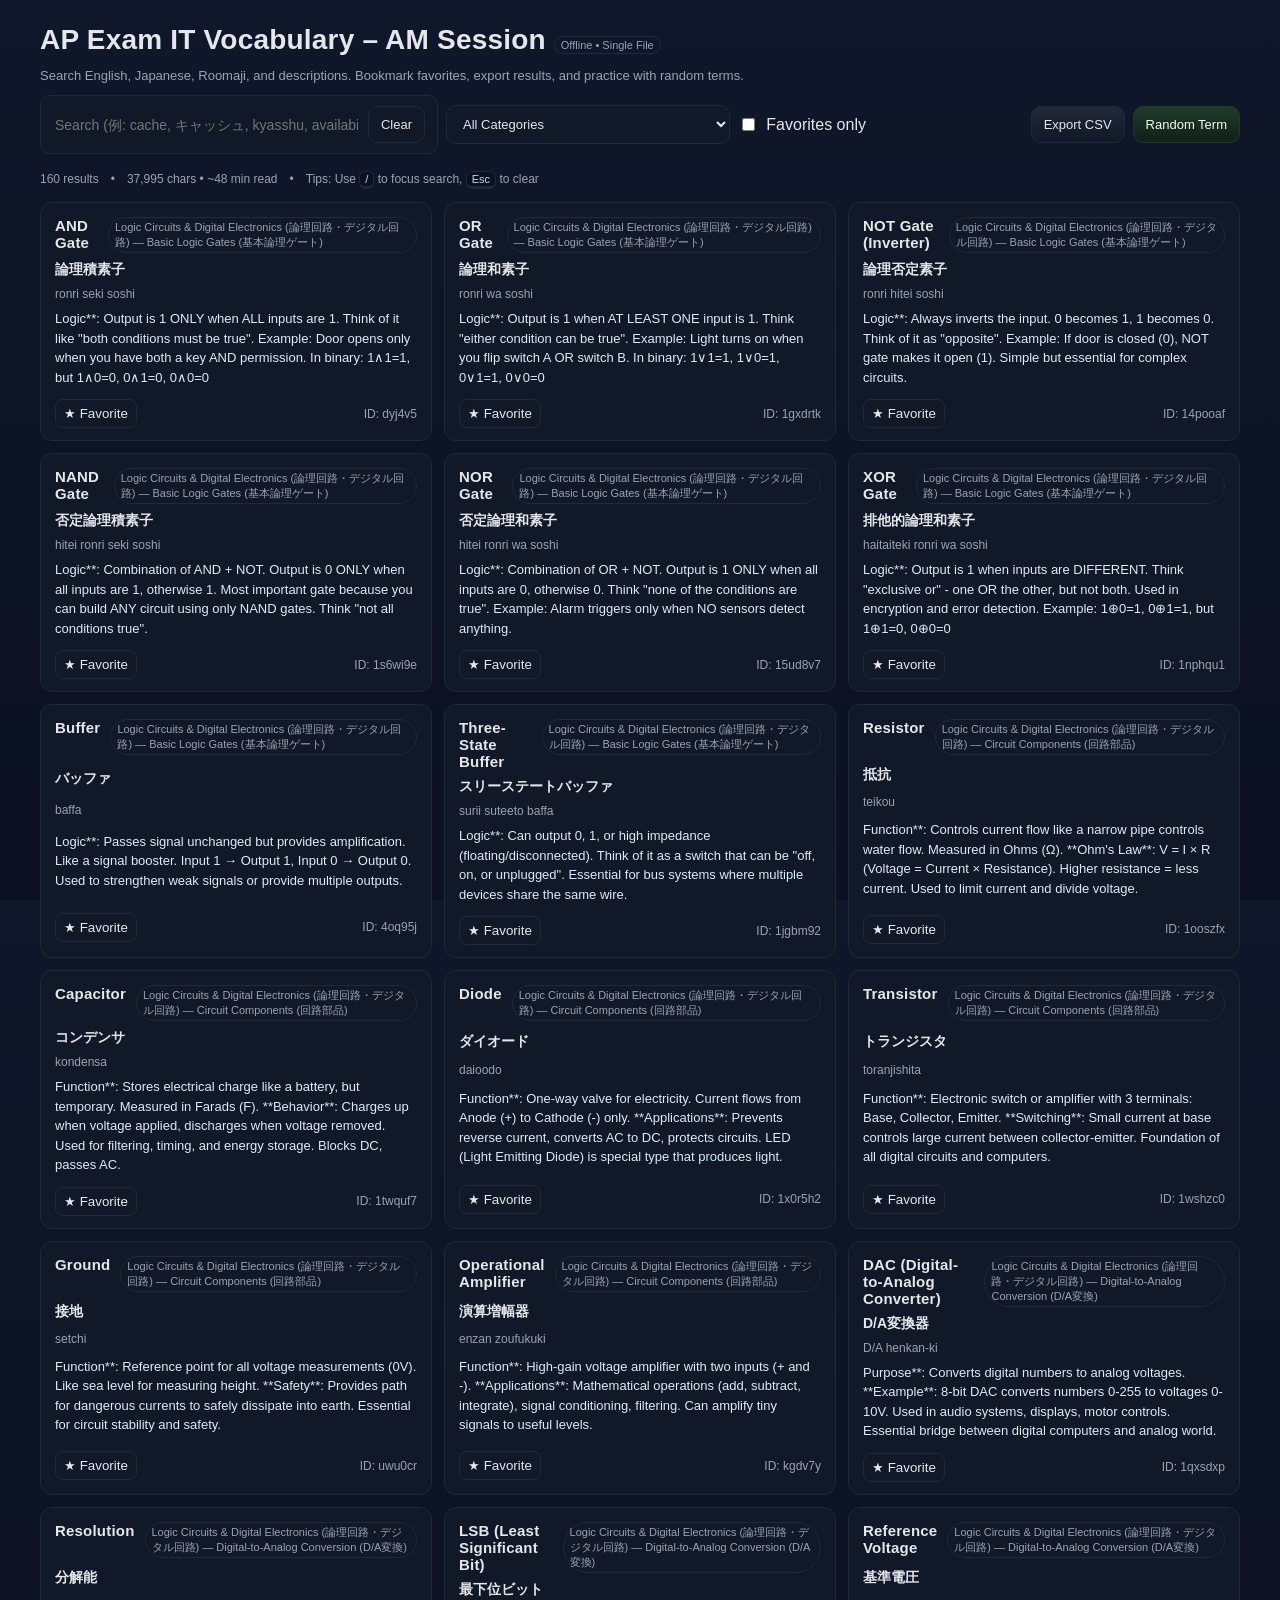
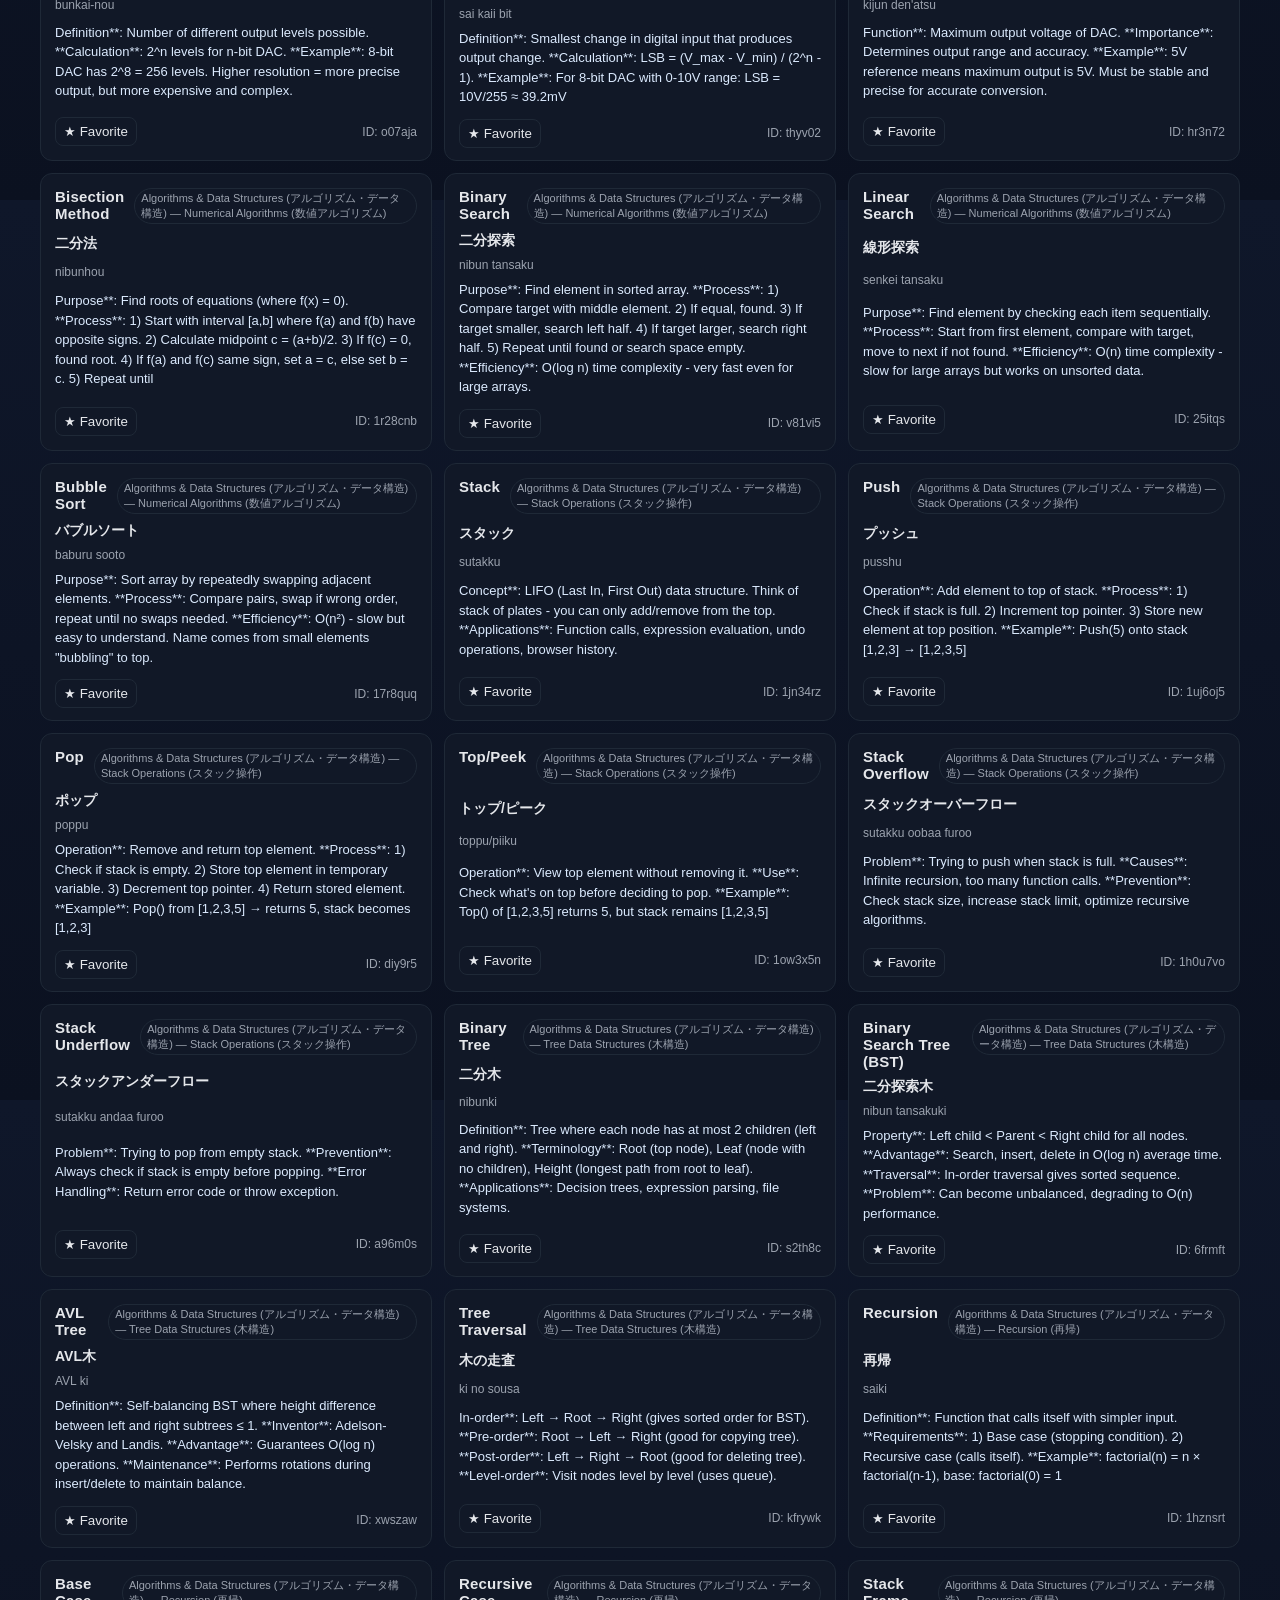
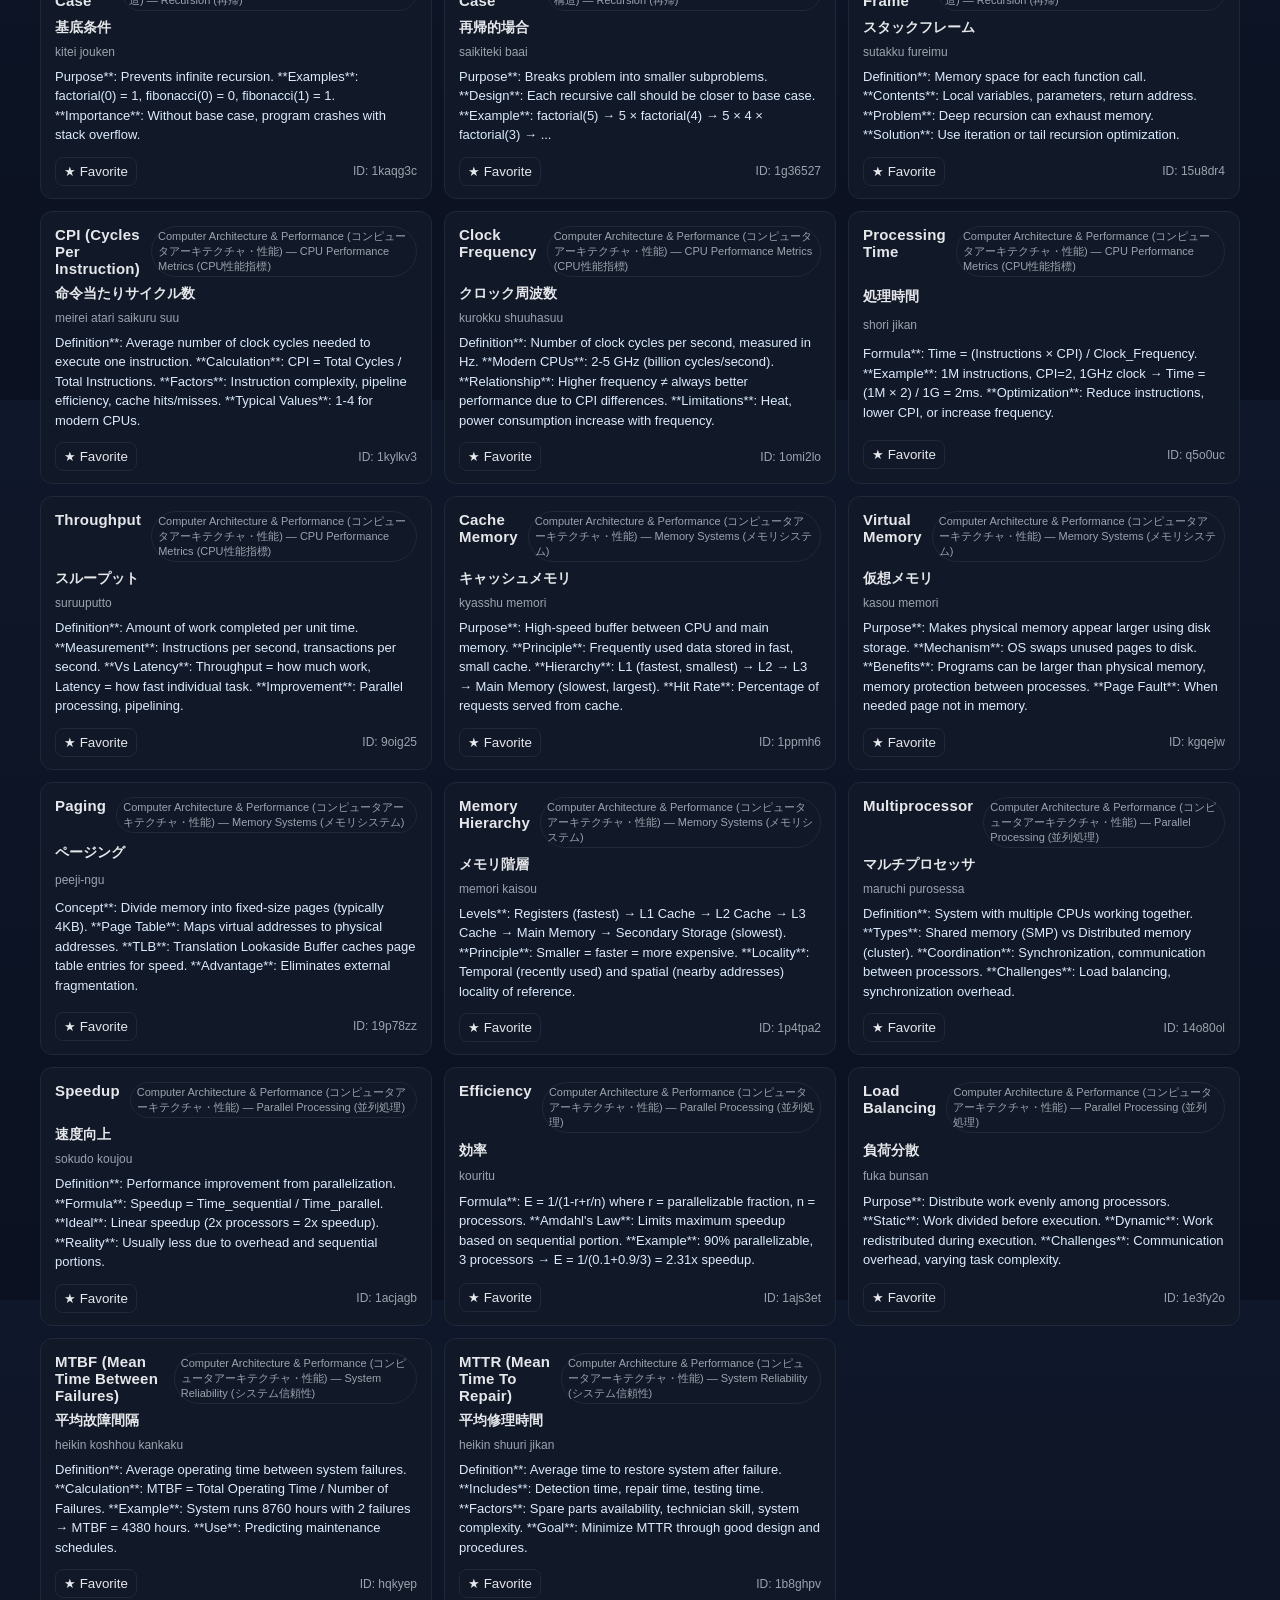
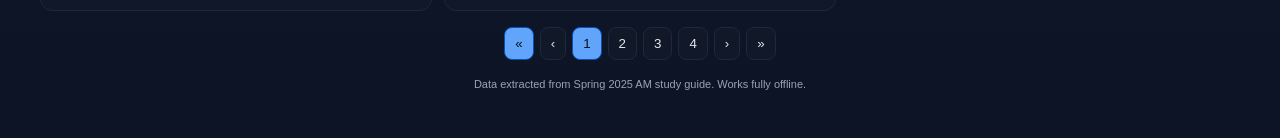
==== commit 6b5ae773: "fix(vocab): robust markdown table parsing and graceful fallback when no rows detected - Relax table " ====
--- a/vocab_search.html
+++ b/vocab_search.html
@@ -627,34 +627,46 @@
         const items = [];
         let category = '';
         let sub = '';
+
+        const isSep = (s) => {
+          const t = (s || '').trim();
+          if (!t.includes('-')) return false;
+          // Only pipes, colons, dashes, and whitespace allowed
+          return t.replace(/[|:\s\-]/g, '') === '';
+        };
+
         for (let i = 0; i < lines.length; i++) {
-          const line = lines[i];
+          const raw = lines[i] ?? '';
+          const line = raw.trim();
           if (line.startsWith('## ')) { category = normalizeSpaces(line.replace(/^##\s+/, '')); sub = ''; continue; }
           if (line.startsWith('### ')) { sub = normalizeSpaces(line.replace(/^###\s+/, '')); continue; }
 
-          // Table detection: header row followed by separator row
-          if (line.trim().startsWith('|') && i + 1 < lines.length && lines[i+1].match(/^\|[-\s:]+\|$/)) {
+          // Detect a markdown table by header followed by a separator row
+          if (line.includes('|') && i + 1 < lines.length && isSep(lines[i + 1])) {
+            // Build header map
             const header = line.split('|').map(c => c.trim()).filter(Boolean);
             const headerMap = {};
             header.forEach((h, idx) => headerMap[toLower(h)] = idx);
             const idxEn = headerMap['english term'] ?? headerMap['english'] ?? 0;
             const idxJa = headerMap['japanese'] ?? 1;
             const idxRo = headerMap['roomaji'] ?? headerMap['romanji'] ?? 2;
-            const idxDesc = header.length - 1; // last column is description/details
-
-            // advance past separator row
+            const idxDesc = header.length - 1; // last column assumed description/details
+
+            // Advance to first data row (skip header + separator)
             i += 2;
             for (; i < lines.length; i++) {
-              const row = lines[i];
-              if (!row.trim().startsWith('|')) { i--; break; }
+              const rowRaw = lines[i] ?? '';
+              const row = rowRaw.trim();
+              if (!row.includes('|') || row.startsWith('###') || row.startsWith('##')) { i--; break; }
               const cols = row.split('|').map(c => c.trim());
-              if (cols.length < 5) continue; // leading and trailing empties + 3+ data
-              const cells = cols.filter(Boolean);
+              // keep non-empty cells only
+              const cells = cols.filter(c => c.length > 0);
+              if (cells.length < 3) continue;
+
               const english = normalizeSpaces(cells[idxEn] || '');
               const japanese = normalizeSpaces(cells[idxJa] || '');
               const roomaji = normalizeSpaces(cells[idxRo] || '');
               let description = normalizeSpaces(cells[idxDesc] || '');
-              // strip bold markers and trailing pipes
               description = description.replace(/^\*\*|\*\*$/g, '');
 
               if (!english && !japanese && !roomaji && !description) continue;
@@ -855,6 +867,10 @@
         loadFavorites();
         const md = els.md.textContent;
         state.all = parseMarkdown(md);
+        if (!state.all.length) {
+          // Fallback: show a friendly message in results if parsing failed
+          els.results.innerHTML = '<div class="card">Failed to parse vocabulary tables from embedded guide. Please ensure the page fully loaded, then refresh.</div>';
+        }
         buildCategories(state.all);
         applyFilters();
         attachEvents();
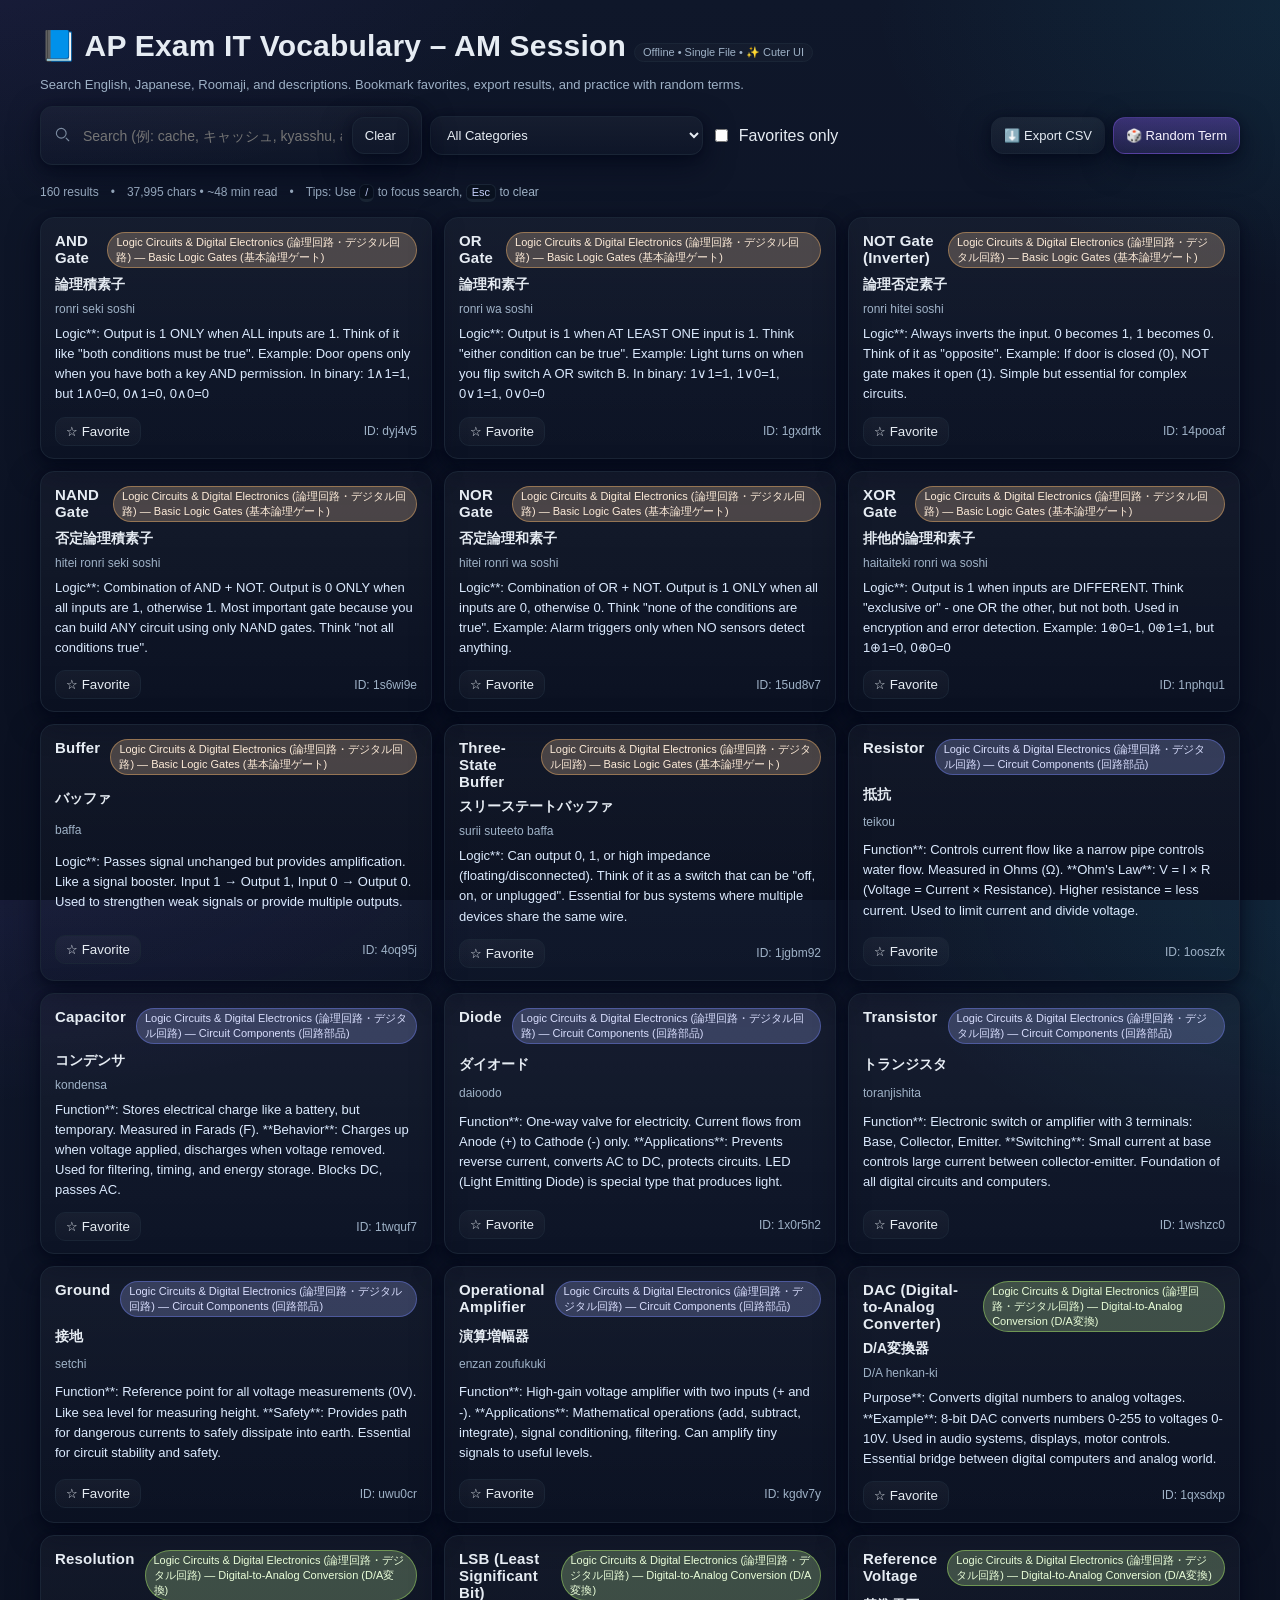
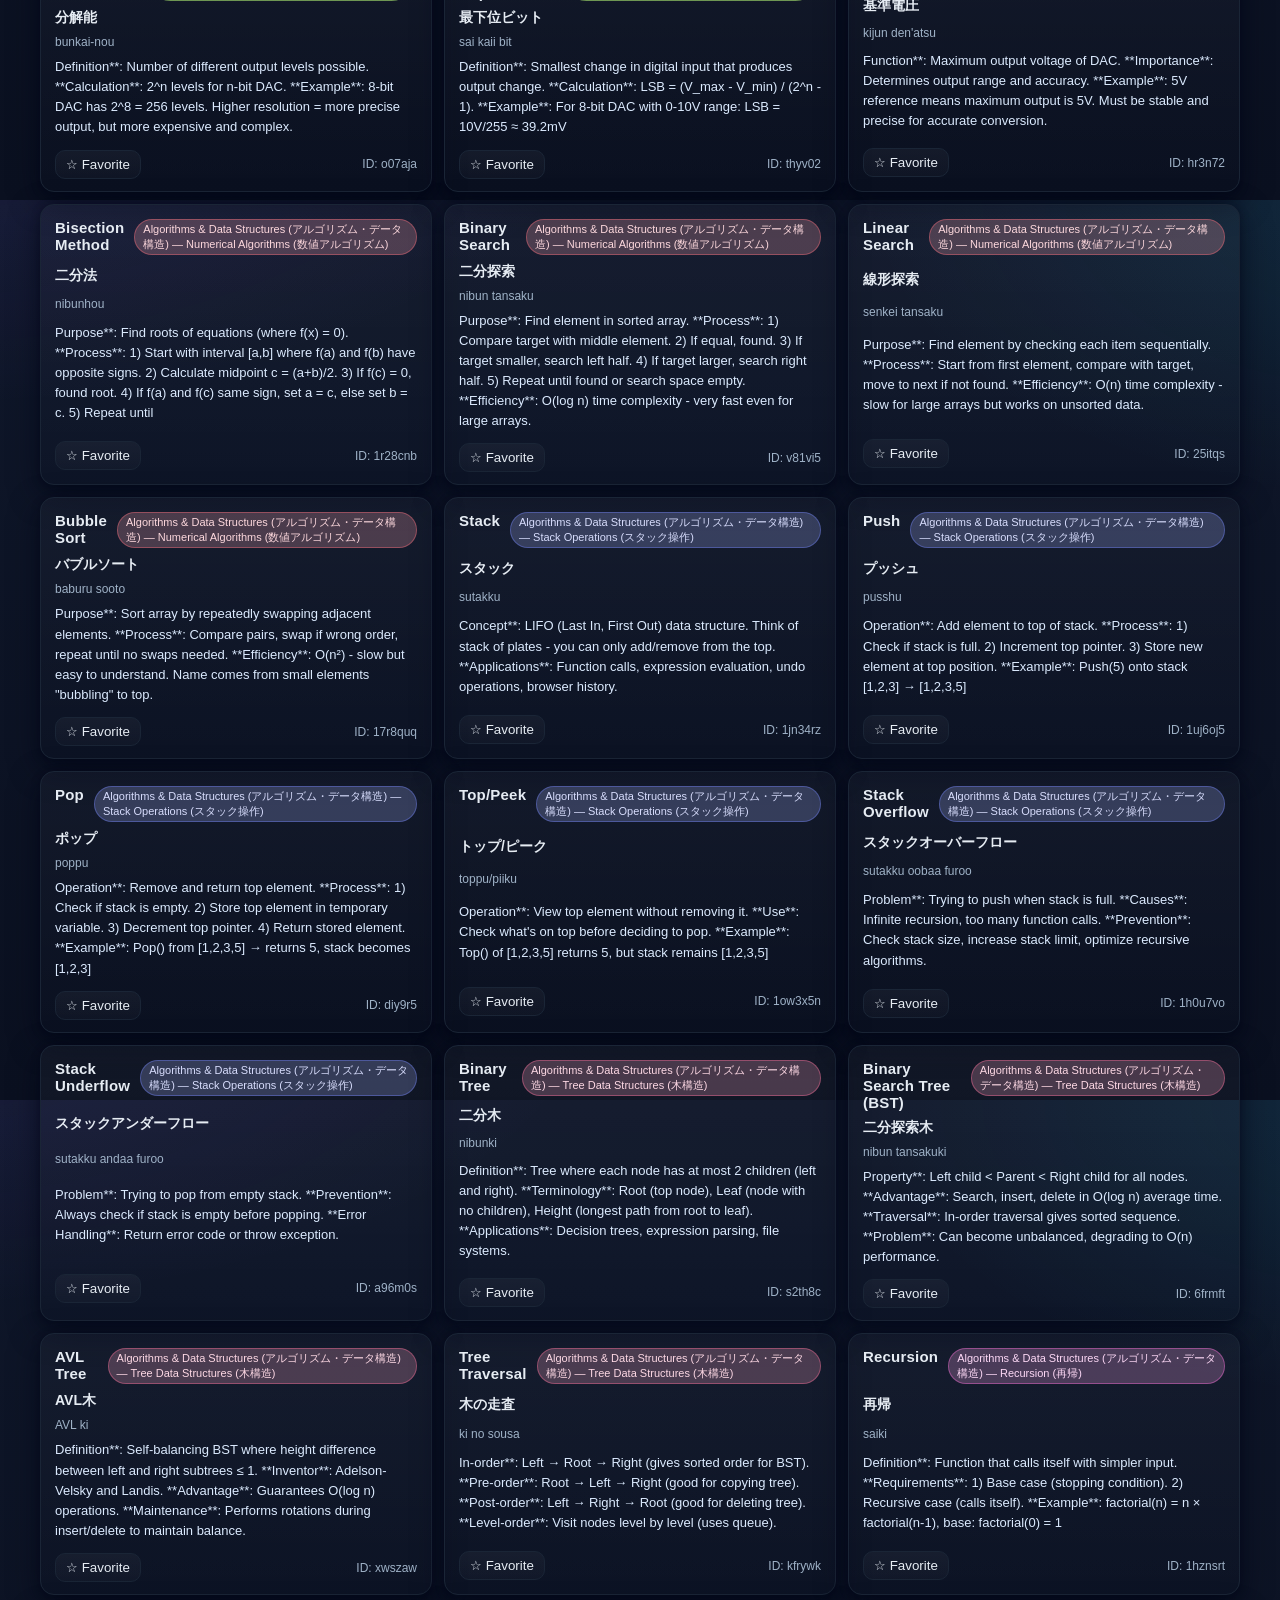
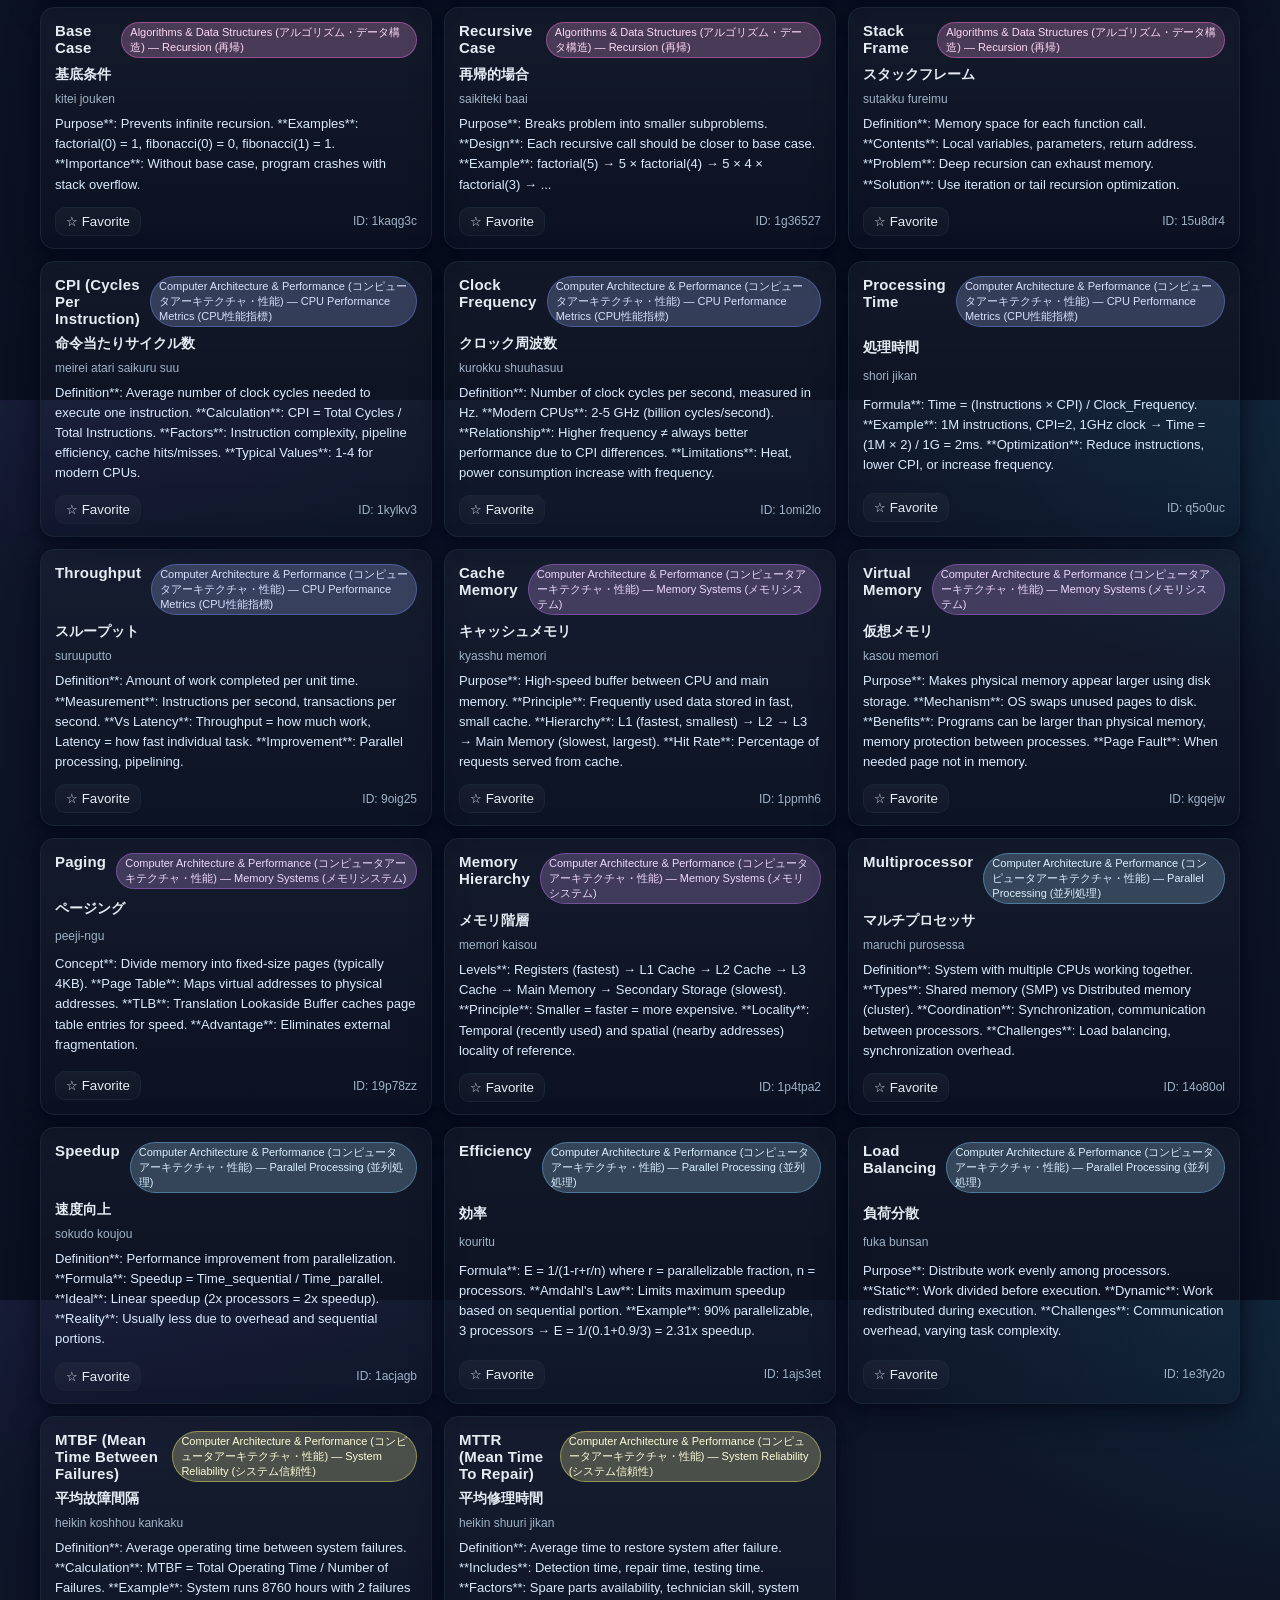
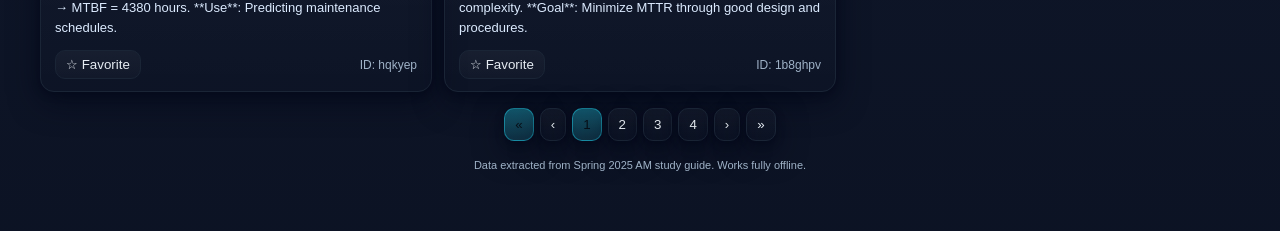
==== commit 403df6d5: "style(vocab): refresh UI with modern gradients, shadows, icons, and pastel category tags - Softer gr" ====
--- a/vocab_search.html
+++ b/vocab_search.html
@@ -6,21 +6,24 @@
   <title>AP Exam IT Vocabulary Search (AM) – Offline</title>
   <style>
     :root {
-      --bg: #0f172a;            /* slate-900 */
-      --bg-elev: #111827;       /* gray-900 */
-      --card: #111827;
-      --fg: #e5e7eb;            /* gray-200 */
-      --muted: #9ca3af;         /* gray-400 */
-      --accent: #22c55e;        /* green-500 */
-      --accent-2: #60a5fa;      /* blue-400 */
-      --danger: #f87171;        /* red-400 */
-      --border: #1f2937;        /* gray-800 */
-      --mark-bg: #fde68a;       /* amber-300 */
+      --bg: #0f172a;              /* base */
+      --bg-elev: #0b1220;         /* elevated */
+      --card: #0b1424;
+      --fg: #e6ecf3;
+      --muted: #9fb2c7;
+      --accent: #8b5cf6;          /* violet */
+      --accent-2: #22d3ee;        /* cyan */
+      --danger: #f87171;
+      --border: #1a2536;
+      --mark-bg: #fcd34d;
       --mark-fg: #0b1220;
+      --shadow: 0 10px 30px rgba(2, 6, 23, .6), 0 2px 8px rgba(2, 6, 23, .4);
     }
     html, body {
       height: 100%;
-      background: linear-gradient(180deg, var(--bg), #0b1120);
+      background: radial-gradient(1200px 500px at -10% -10%, rgba(139,92,246,.10), transparent 60%),
+                  radial-gradient(900px 500px at 110% 0%, rgba(34,211,238,.10), transparent 60%),
+                  linear-gradient(180deg, var(--bg), #0a1020);
       color: var(--fg);
       margin: 0;
       font-family: -apple-system, BlinkMacSystemFont, 'Segoe UI', Roboto, Oxygen,
@@ -31,12 +34,13 @@
     .container {
       max-width: 1200px;
       margin: 0 auto;
-      padding: 24px 16px 48px;
+      padding: 28px 16px 60px;
+      position: relative;
     }
     header {
       display: grid;
-      gap: 12px;
-      margin-bottom: 16px;
+      gap: 14px;
+      margin-bottom: 18px;
     }
     .title {
       display: flex;
@@ -44,9 +48,9 @@
       gap: 8px;
     }
     .title h1 {
-      font-size: clamp(20px, 4vw, 28px);
+      font-size: clamp(20px, 4vw, 30px);
       margin: 0;
-      font-weight: 650;
+      font-weight: 750;
       letter-spacing: 0.2px;
     }
     .subtitle {
@@ -62,13 +66,16 @@
       .controls { grid-template-columns: 1.4fr 1fr 1fr auto auto; align-items: center; }
     }
     .search {
+      position: relative;
       display: flex;
       gap: 8px;
-      background: var(--bg-elev);
+      background: linear-gradient(180deg, rgba(255,255,255,.03), rgba(255,255,255,.00));
       border: 1px solid var(--border);
-      border-radius: 10px;
-      padding: 10px 12px;
-    }
+      border-radius: 12px;
+      padding: 10px 12px 10px 40px;
+      box-shadow: var(--shadow);
+    }
+    .search .icon { position: absolute; left: 12px; top: 50%; transform: translateY(-50%); opacity: .75; }
     .search input[type="text"] {
       flex: 1;
       background: transparent;
@@ -78,28 +85,30 @@
       font-size: 14px;
     }
     .btn {
-      background: linear-gradient(180deg, #1f2937, #111827);
+      background: linear-gradient(180deg, rgba(255,255,255,.05), rgba(255,255,255,.02));
       color: var(--fg);
       border: 1px solid var(--border);
       padding: 10px 12px;
-      border-radius: 10px;
+      border-radius: 12px;
       font-size: 13px;
       cursor: pointer;
       transition: transform .05s ease, background .2s ease;
       white-space: nowrap;
-    }
-    .btn:hover { background: #1b2431; }
+      box-shadow: var(--shadow);
+    }
+    .btn:hover { background: linear-gradient(180deg, rgba(255,255,255,.08), rgba(255,255,255,.03)); }
     .btn:active { transform: translateY(1px); }
-    .btn-primary { border-color: #1f3a2b; background: linear-gradient(180deg, #1f3a2b, #122018); color: #e9ffe9; }
+    .btn-primary { border-color: rgba(139,92,246,.35); background: linear-gradient(180deg, rgba(139,92,246,.35), rgba(139,92,246,.15)); color: #f7f2ff; }
     .btn-outline { background: transparent; }
     .select, .checkbox {
-      background: var(--bg-elev);
+      background: linear-gradient(180deg, rgba(255,255,255,.03), rgba(255,255,255,.00));
       border: 1px solid var(--border);
       color: var(--fg);
       padding: 10px 12px;
-      border-radius: 10px;
+      border-radius: 12px;
       font-size: 13px;
       width: 100%;
+      box-shadow: var(--shadow);
     }
     .row {
       display: flex; gap: 8px; align-items: center;
@@ -117,26 +126,30 @@
     @media (min-width: 720px) { .grid { grid-template-columns: 1fr 1fr; } }
     @media (min-width: 1080px) { .grid { grid-template-columns: 1fr 1fr 1fr; } }
     .card {
-      background: var(--card);
+      background: linear-gradient(180deg, rgba(255,255,255,.03), rgba(255,255,255,.00));
       border: 1px solid var(--border);
-      border-radius: 12px;
+      border-radius: 14px;
       padding: 14px 14px 12px;
       display: grid;
       gap: 8px;
-    }
+      box-shadow: var(--shadow);
+      transition: transform .12s ease, box-shadow .2s ease, border-color .2s ease;
+    }
+    .card:hover { transform: translateY(-2px); border-color: rgba(139,92,246,.35); box-shadow: 0 16px 36px rgba(2,6,23,.7), 0 3px 10px rgba(2,6,23,.5); }
     .card-head { display: flex; gap: 10px; align-items: baseline; }
-    .tag { font-size: 11px; color: var(--muted); border: 1px solid var(--border); padding: 2px 6px; border-radius: 999px; }
+    .tag { font-size: 11px; color: var(--muted); border: 1px solid var(--border); padding: 2px 8px; border-radius: 999px; background: rgba(255,255,255,.02); }
     .term-en { font-weight: 700; font-size: 15px; letter-spacing: .2px; }
     .term-ja { font-weight: 600; font-size: 14px; }
     .term-ro { color: var(--muted); font-size: 12px; }
-    .desc { font-size: 13px; line-height: 1.5; color: #dbeafe; }
-    mark { background: var(--mark-bg); color: var(--mark-fg); padding: 0 2px; border-radius: 2px; }
+    .desc { font-size: 13px; line-height: 1.55; color: #dbeafe; }
+    mark { background: linear-gradient(180deg, rgba(252,211,77,.9), rgba(252,211,77,.75)); color: var(--mark-fg); padding: 0 3px; border-radius: 4px; box-shadow: 0 0 0 2px rgba(11,18,32,.25) inset; }
     .card-actions { display: flex; gap: 8px; justify-content: space-between; align-items: center; margin-top: 4px; }
-    .fav-btn { background: transparent; border: 1px solid var(--border); border-radius: 8px; color: var(--fg); padding: 6px 8px; cursor: pointer; }
-    .fav-btn[data-active="true"] { color: #ffe08a; border-color: #6b4f00; background: #241a00; }
+    .fav-btn { background: linear-gradient(180deg, rgba(255,255,255,.04), rgba(255,255,255,.02)); border: 1px solid var(--border); border-radius: 10px; color: var(--fg); padding: 6px 10px; cursor: pointer; transition: transform .05s ease, background .2s ease; }
+    .fav-btn:hover { background: linear-gradient(180deg, rgba(255,255,255,.08), rgba(255,255,255,.03)); }
+    .fav-btn[data-active="true"] { color: #ffe08a; border-color: rgba(251,191,36,.55); background: linear-gradient(180deg, rgba(251,191,36,.25), rgba(251,191,36,.15)); }
     .pagination { display: flex; gap: 6px; justify-content: center; align-items: center; margin-top: 16px; }
-    .page-btn { padding: 8px 10px; border-radius: 8px; border: 1px solid var(--border); background: var(--bg-elev); color: var(--fg); cursor: pointer; }
-    .page-btn[aria-current="true"] { background: var(--accent-2); color: #081019; border-color: #0a4fba; }
+    .page-btn { padding: 8px 10px; border-radius: 10px; border: 1px solid var(--border); background: linear-gradient(180deg, rgba(255,255,255,.03), rgba(255,255,255,.00)); color: var(--fg); cursor: pointer; box-shadow: var(--shadow); }
+    .page-btn[aria-current="true"] { background: linear-gradient(180deg, rgba(34,211,238,.35), rgba(34,211,238,.15)); color: #081019; border-color: rgba(34,211,238,.45); }
     .hidden { display: none !important; }
     .footer-note { color: var(--muted); font-size: 11px; margin-top: 18px; text-align: center; }
     .kbd { border: 1px solid var(--border); border-bottom-width: 3px; padding: 1px 5px; border-radius: 6px; background: #0a1220; font-size: 11px; color: #c7d2fe; }
@@ -146,13 +159,19 @@
   <div class="container">
     <header>
       <div class="title">
-        <h1>AP Exam IT Vocabulary – AM Session</h1>
-        <span class="tag">Offline • Single File</span>
+        <h1>📘 AP Exam IT Vocabulary – AM Session</h1>
+        <span class="tag">Offline • Single File • ✨ Cuter UI</span>
       </div>
       <div class="subtitle">Search English, Japanese, Roomaji, and descriptions. Bookmark favorites, export results, and practice with random terms.</div>
 
       <div class="controls">
         <div class="search" title="Type to filter (instant)">
+          <span class="icon" aria-hidden="true">
+            <svg width="18" height="18" viewBox="0 0 24 24" fill="none" xmlns="http://www.w3.org/2000/svg">
+              <path d="M21 21l-3.5-3.5" stroke="#9fb2c7" stroke-width="1.5" stroke-linecap="round"/>
+              <circle cx="11" cy="11" r="6.5" stroke="#9fb2c7" stroke-width="1.5"/>
+            </svg>
+          </span>
           <input id="q" type="text" placeholder="Search (例: cache, キャッシュ, kyasshu, availability, ... )" autofocus />
           <button id="clearBtn" class="btn btn-outline" title="Clear search">Clear</button>
         </div>
@@ -164,8 +183,8 @@
             <input id="favOnly" type="checkbox" /> Favorites only
           </label>
         </div>
-        <button id="exportBtn" class="btn" title="Export current results to CSV">Export CSV</button>
-        <button id="randomBtn" class="btn btn-primary" title="Show a random term for study mode">Random Term</button>
+        <button id="exportBtn" class="btn" title="Export current results to CSV">⬇️ Export CSV</button>
+        <button id="randomBtn" class="btn btn-primary" title="Show a random term for study mode">🎲 Random Term</button>
       </div>
 
       <div class="stats">
@@ -722,6 +741,14 @@
         return html;
       }
 
+      function pastelFor(text) {
+        // derive a pastel HSL color from string
+        let h = 0;
+        for (let i = 0; i < text.length; i++) h = (h * 31 + text.charCodeAt(i)) % 360;
+        const s = 70, l = 78; // pastel
+        return { h, s, l };
+      }
+
       function render() {
         const total = state.filtered.length;
         const tokens = toLower(state.query).split(/\s+/).filter(Boolean);
@@ -741,18 +768,20 @@
         // render cards
         const frag = document.createDocumentFragment();
         slice.forEach(it => {
+          const { h, s, l } = pastelFor(it.category);
+          const tagStyle = `background: hsla(${h}, ${s}%, ${l}%, .25); border-color: hsla(${h}, ${Math.max(40, s-20)}%, ${Math.max(50, l-20)}%, .6); color: hsl(${h}, 90%, 92%);`;
           const card = document.createElement('article');
           card.className = 'card';
           card.innerHTML = `
             <div class="card-head">
               <div class="term-en">${highlight(it.english, tokens)}</div>
-              <span class="tag">${it.category}</span>
+              <span class="tag" style="${tagStyle}">${it.category}</span>
             </div>
             <div class="term-ja">${highlight(it.japanese, tokens)}</div>
             <div class="term-ro">${highlight(it.roomaji, tokens)}</div>
             <div class="desc">${highlight(it.description, tokens)}</div>
             <div class="card-actions">
-              <button class="fav-btn" data-id="${it.id}" data-active="${state.favorites.has(it.id)}">★ Favorite</button>
+              <button class="fav-btn" data-id="${it.id}" data-active="${state.favorites.has(it.id)}">${state.favorites.has(it.id) ? '⭐' : '☆'} Favorite</button>
               <span style="color:var(--muted);font-size:12px;">ID: ${it.id}</span>
             </div>
           `;
@@ -769,6 +798,7 @@
             else { state.favorites.add(id); }
             saveFavorites();
             btn.setAttribute('data-active', String(state.favorites.has(id)));
+            btn.textContent = (state.favorites.has(id) ? '⭐' : '☆') + ' Favorite';
             if (state.favOnly) applyFilters();
           });
         });
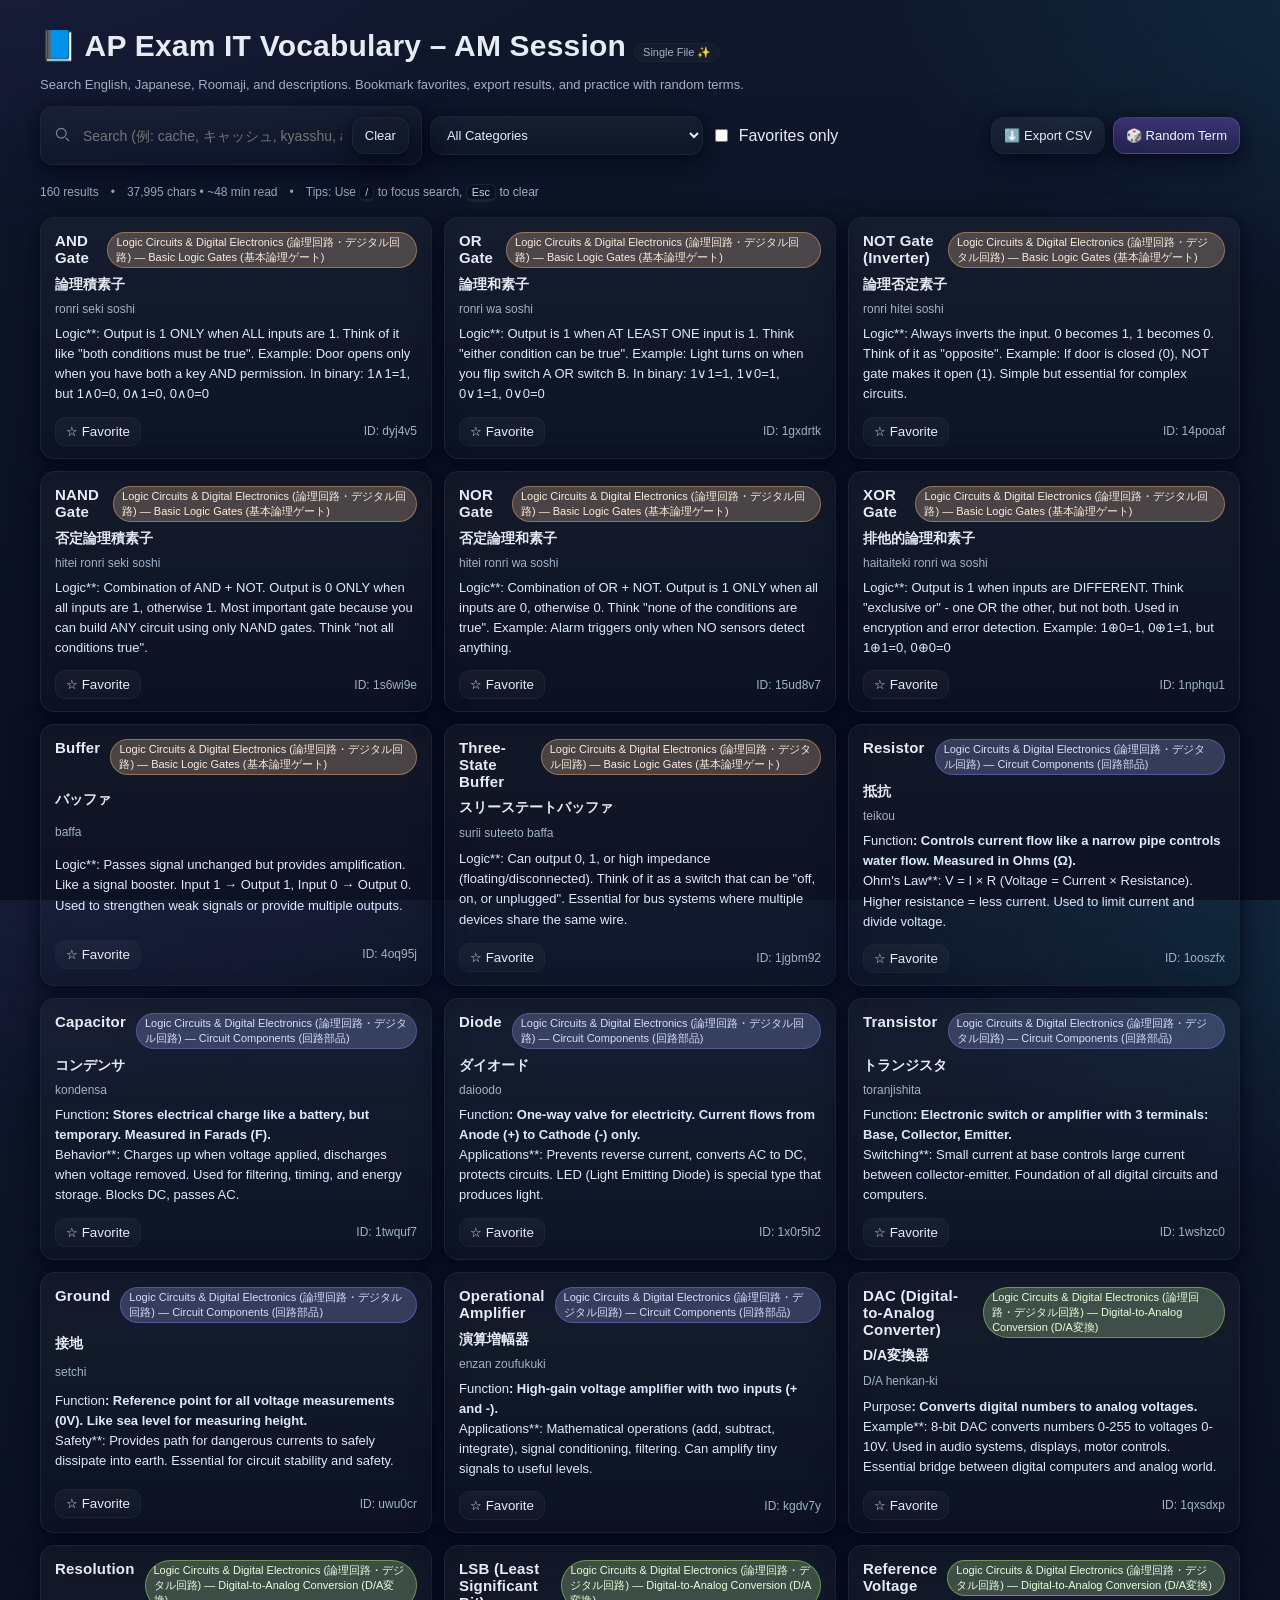
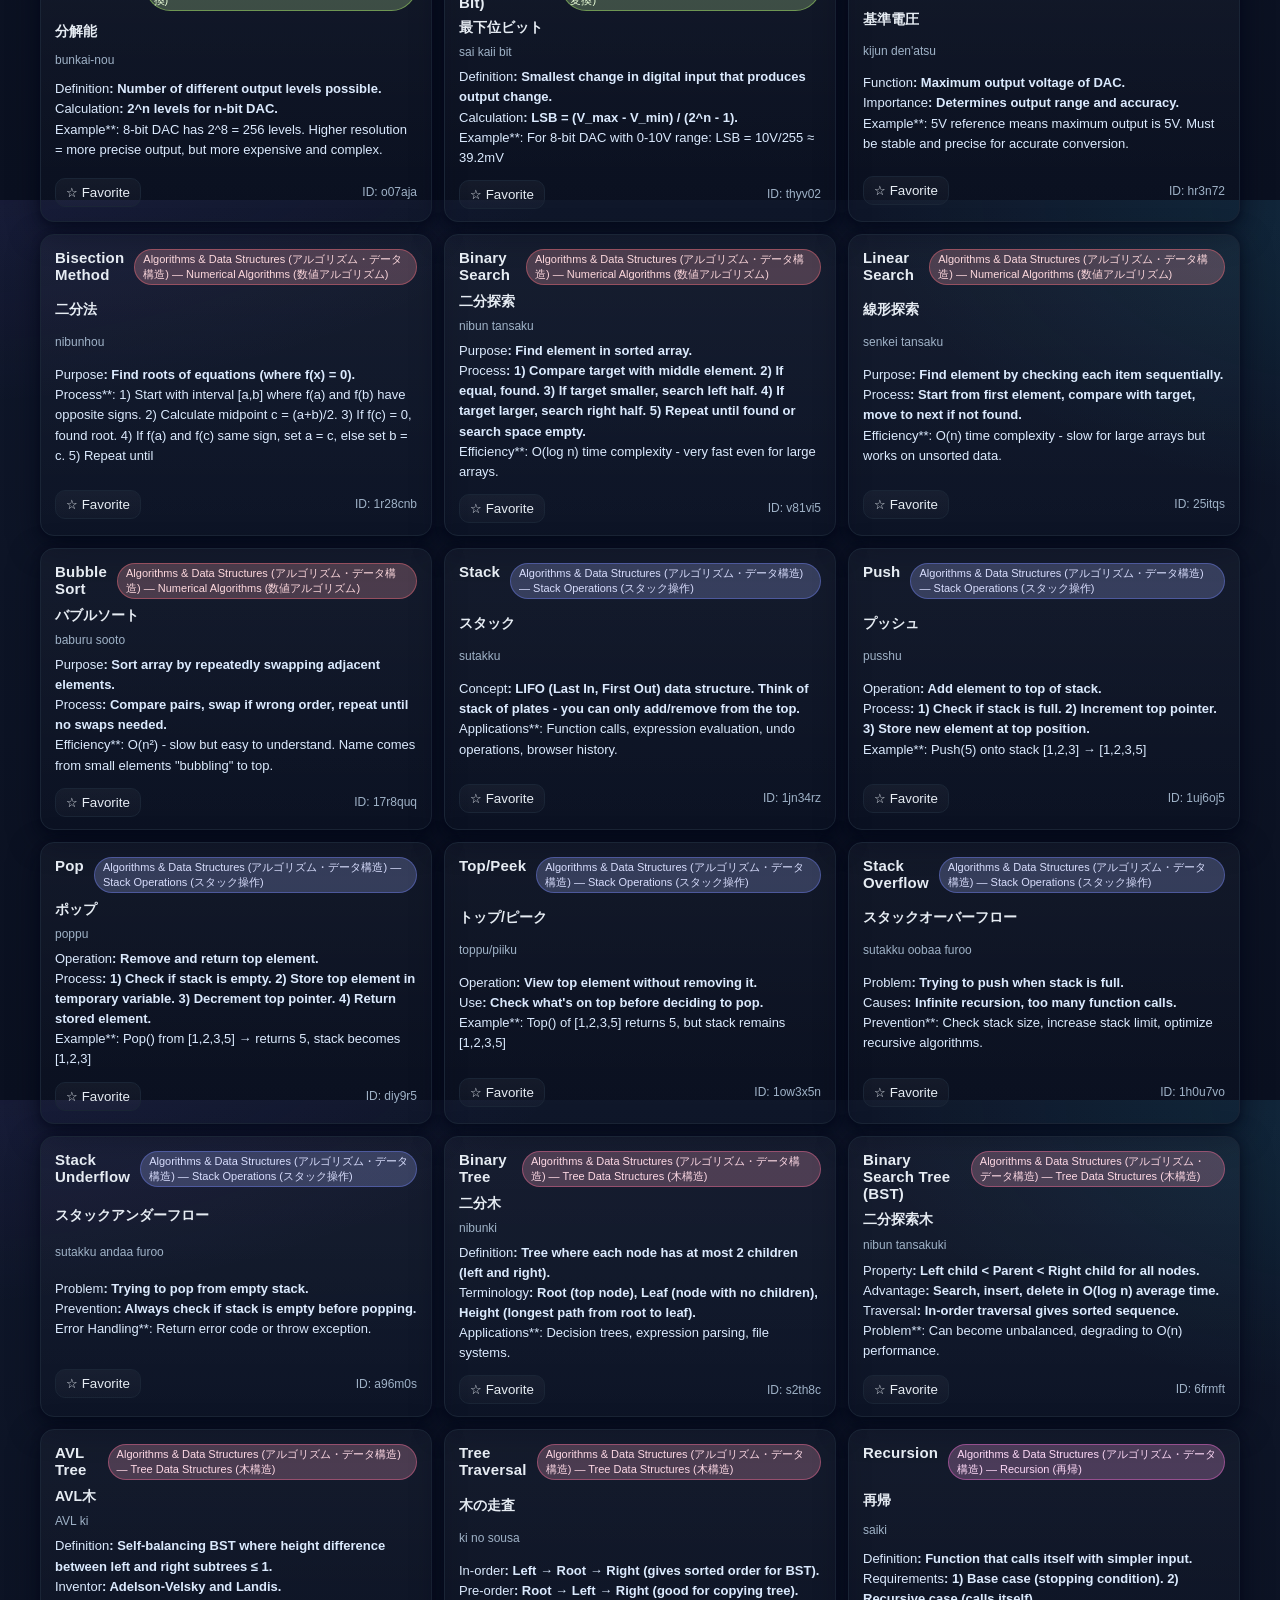
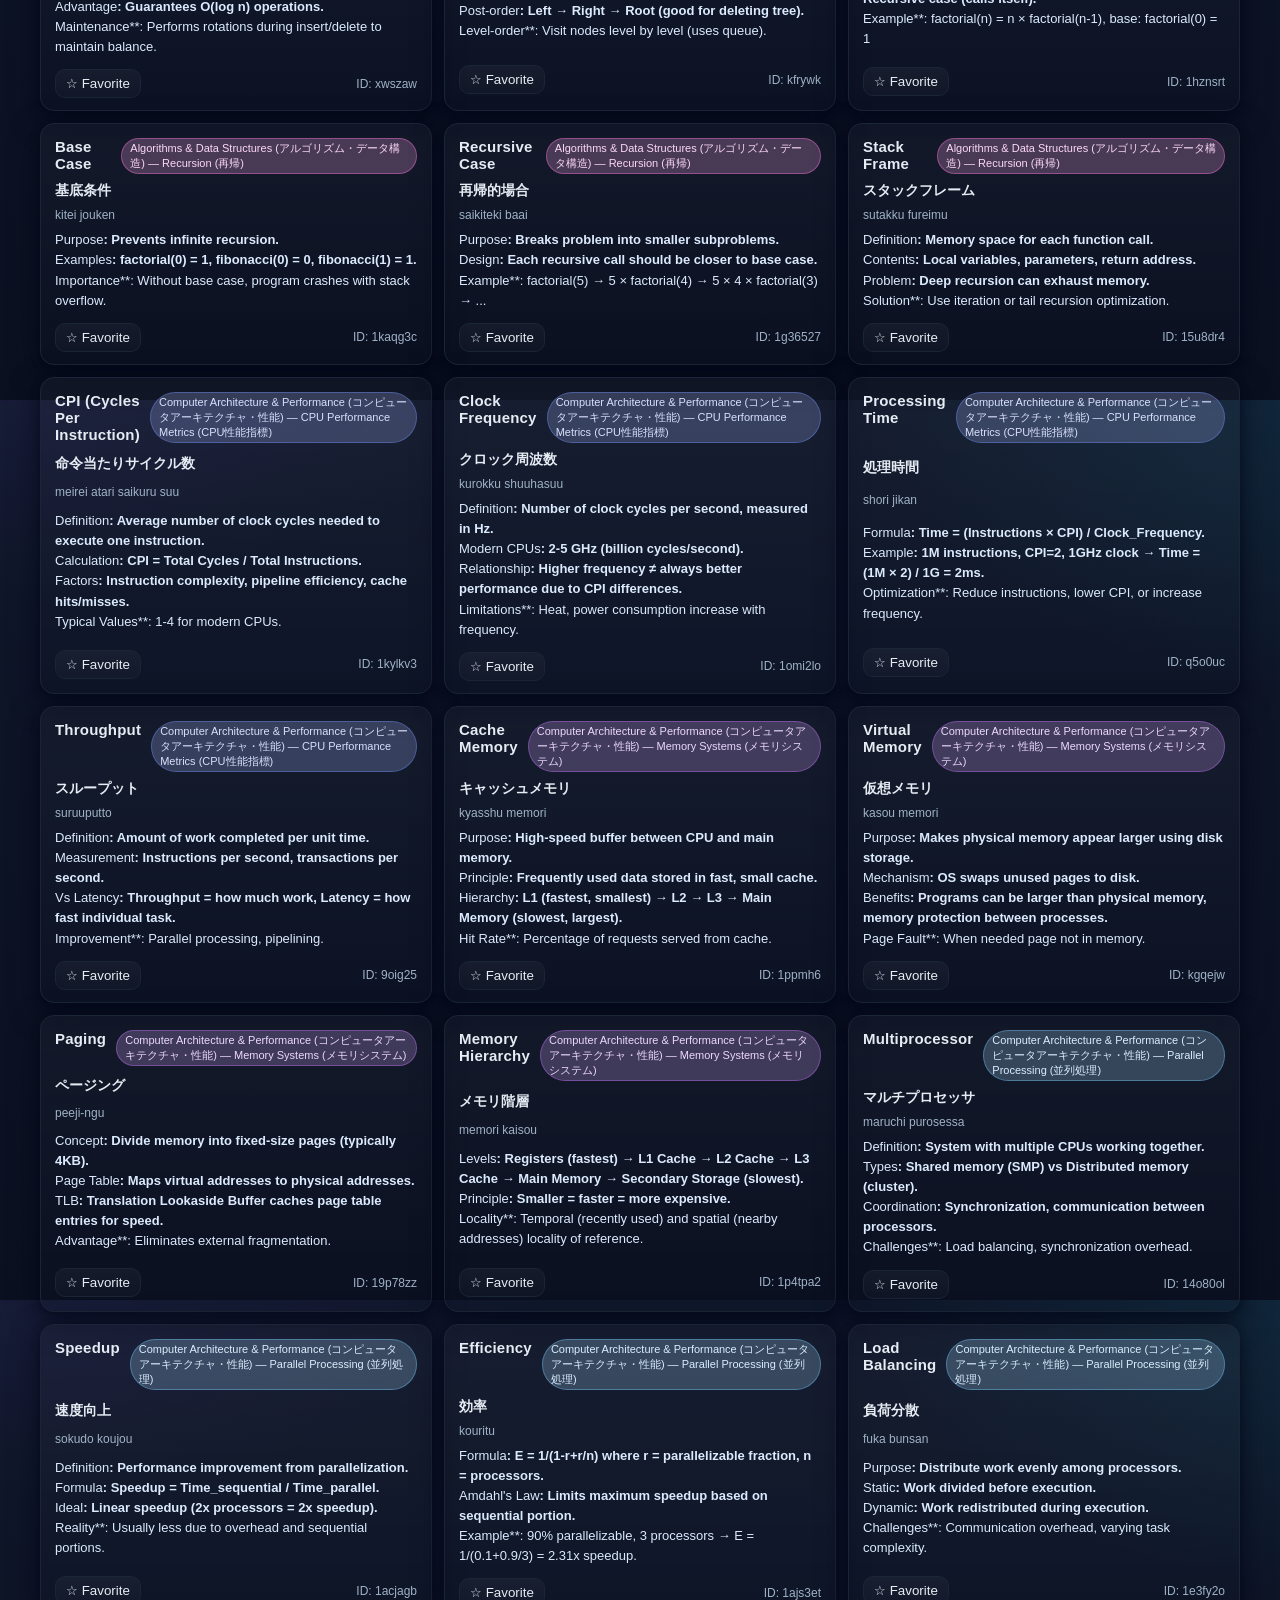
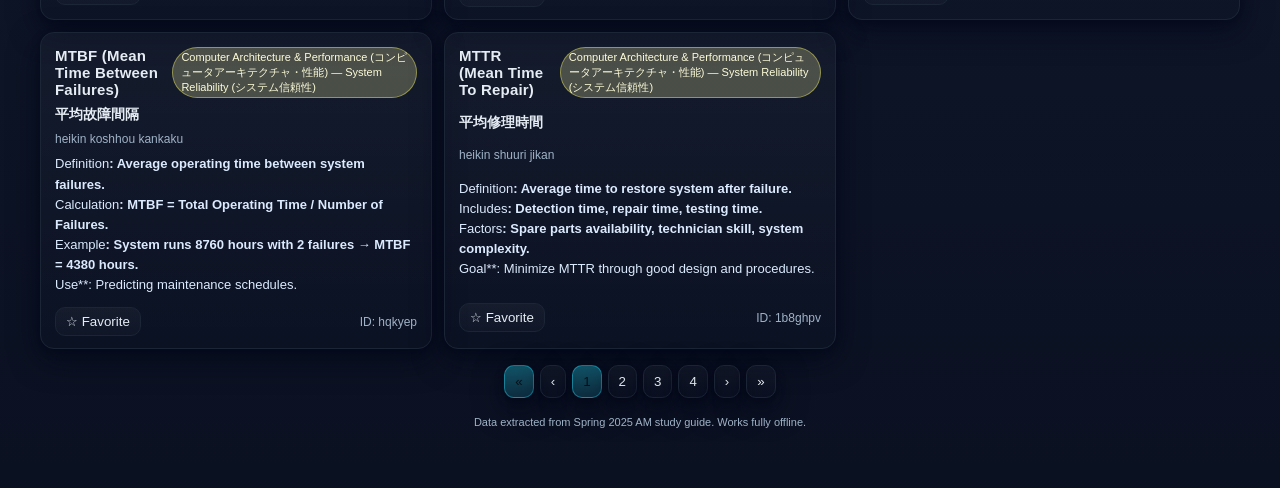
==== commit 9a5bad29: "feat(vocab): format descriptions — break lines before '**' after periods and render bold - Replace '" ====
--- a/vocab_search.html
+++ b/vocab_search.html
@@ -160,7 +160,7 @@
     <header>
       <div class="title">
         <h1>📘 AP Exam IT Vocabulary – AM Session</h1>
-        <span class="tag">Offline • Single File • ✨ Cuter UI</span>
+        <span class="tag">Single File ✨ </span>
       </div>
       <div class="subtitle">Search English, Japanese, Roomaji, and descriptions. Bookmark favorites, export results, and practice with random terms.</div>
 
@@ -741,6 +741,19 @@
         return html;
       }
 
+      function formatDescription(text, tokens) {
+        if (!text) return '';
+        // Insert a line break before markdown bold segments that follow a sentence end
+        let html = text.replace(/\.\s+\*\*/g, '.<br/>**');
+        // Convert markdown bold (**...**) to <strong>…</strong>
+        html = html.replace(/\*\*(.+?)\*\*/g, '<strong>$1</strong>');
+        // Optional: normalize multiple spaces
+        html = html.replace(/\s{2,}/g, ' ');
+        // Then apply token highlighting
+        html = highlight(html, tokens);
+        return html;
+      }
+
       function pastelFor(text) {
         // derive a pastel HSL color from string
         let h = 0;
@@ -779,7 +792,7 @@
             </div>
             <div class="term-ja">${highlight(it.japanese, tokens)}</div>
             <div class="term-ro">${highlight(it.roomaji, tokens)}</div>
-            <div class="desc">${highlight(it.description, tokens)}</div>
+            <div class="desc">${formatDescription(it.description, tokens)}</div>
             <div class="card-actions">
               <button class="fav-btn" data-id="${it.id}" data-active="${state.favorites.has(it.id)}">${state.favorites.has(it.id) ? '⭐' : '☆'} Favorite</button>
               <span style="color:var(--muted);font-size:12px;">ID: ${it.id}</span>
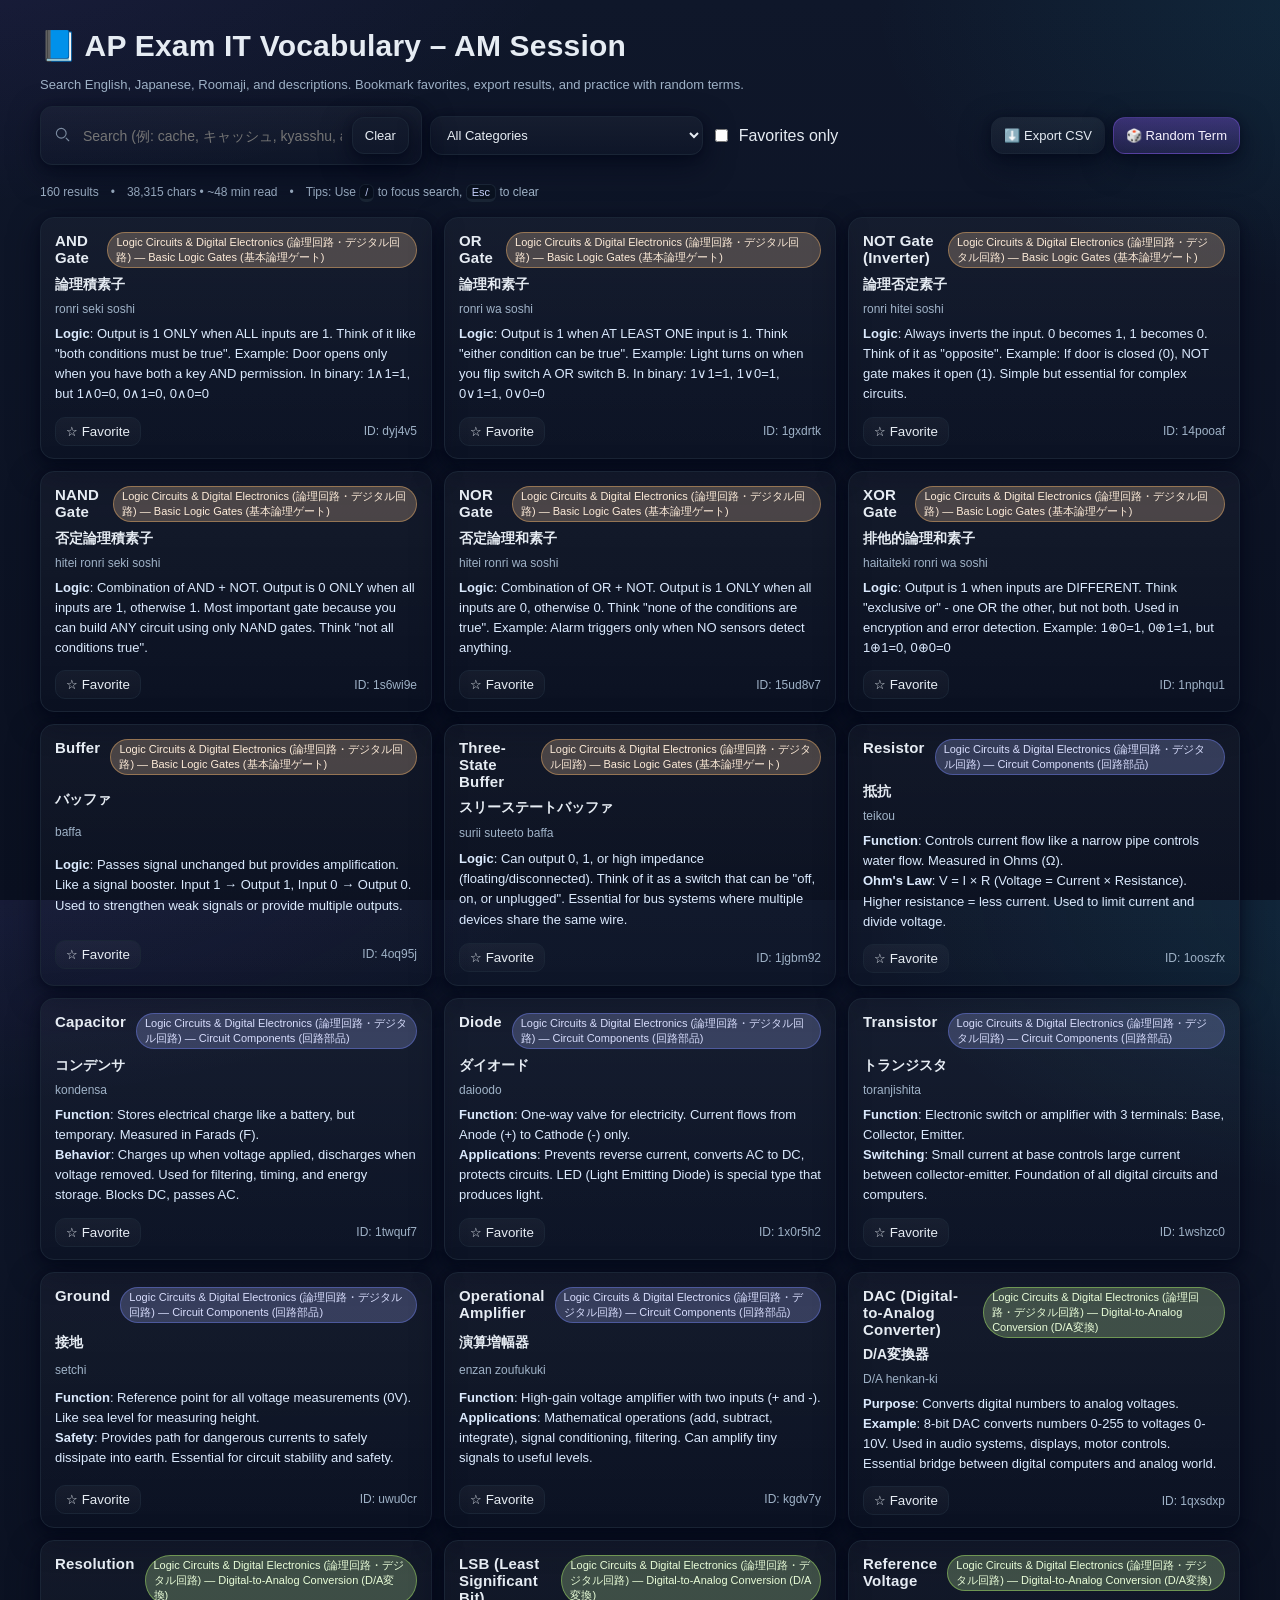
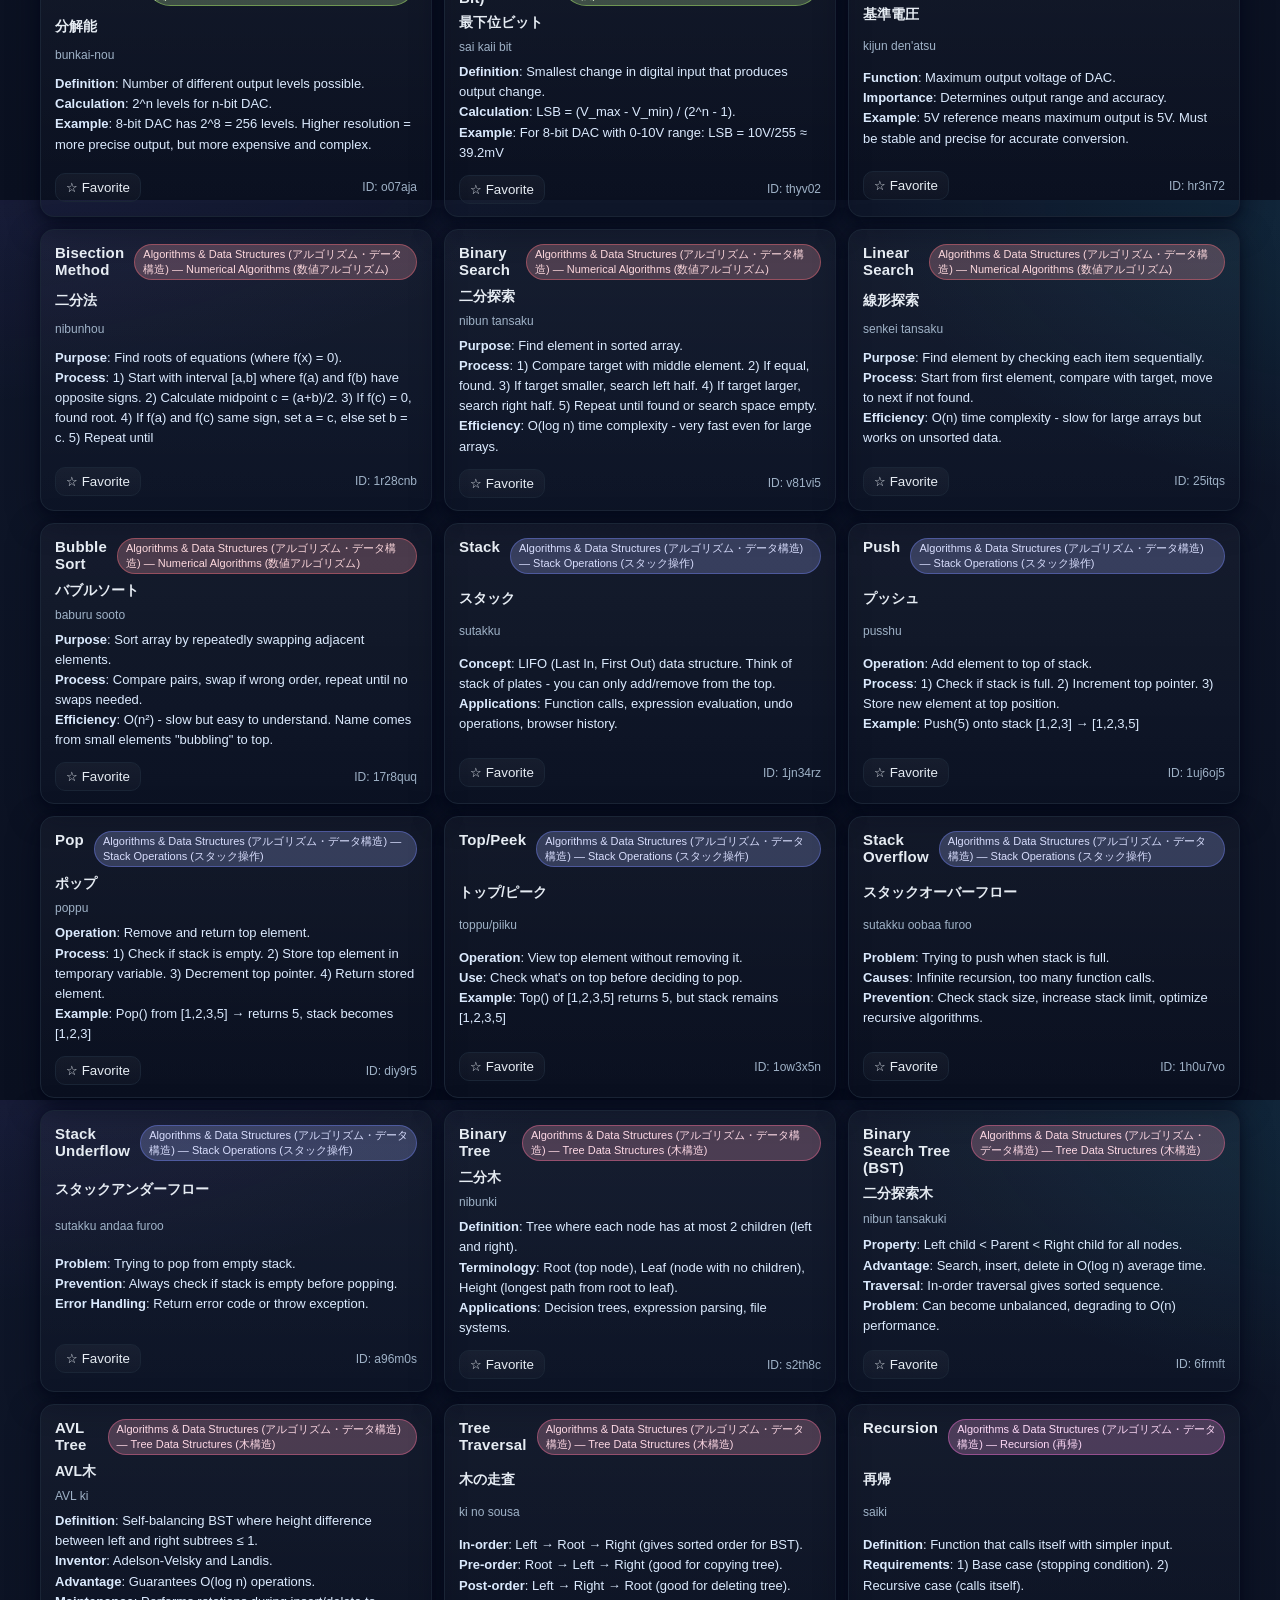
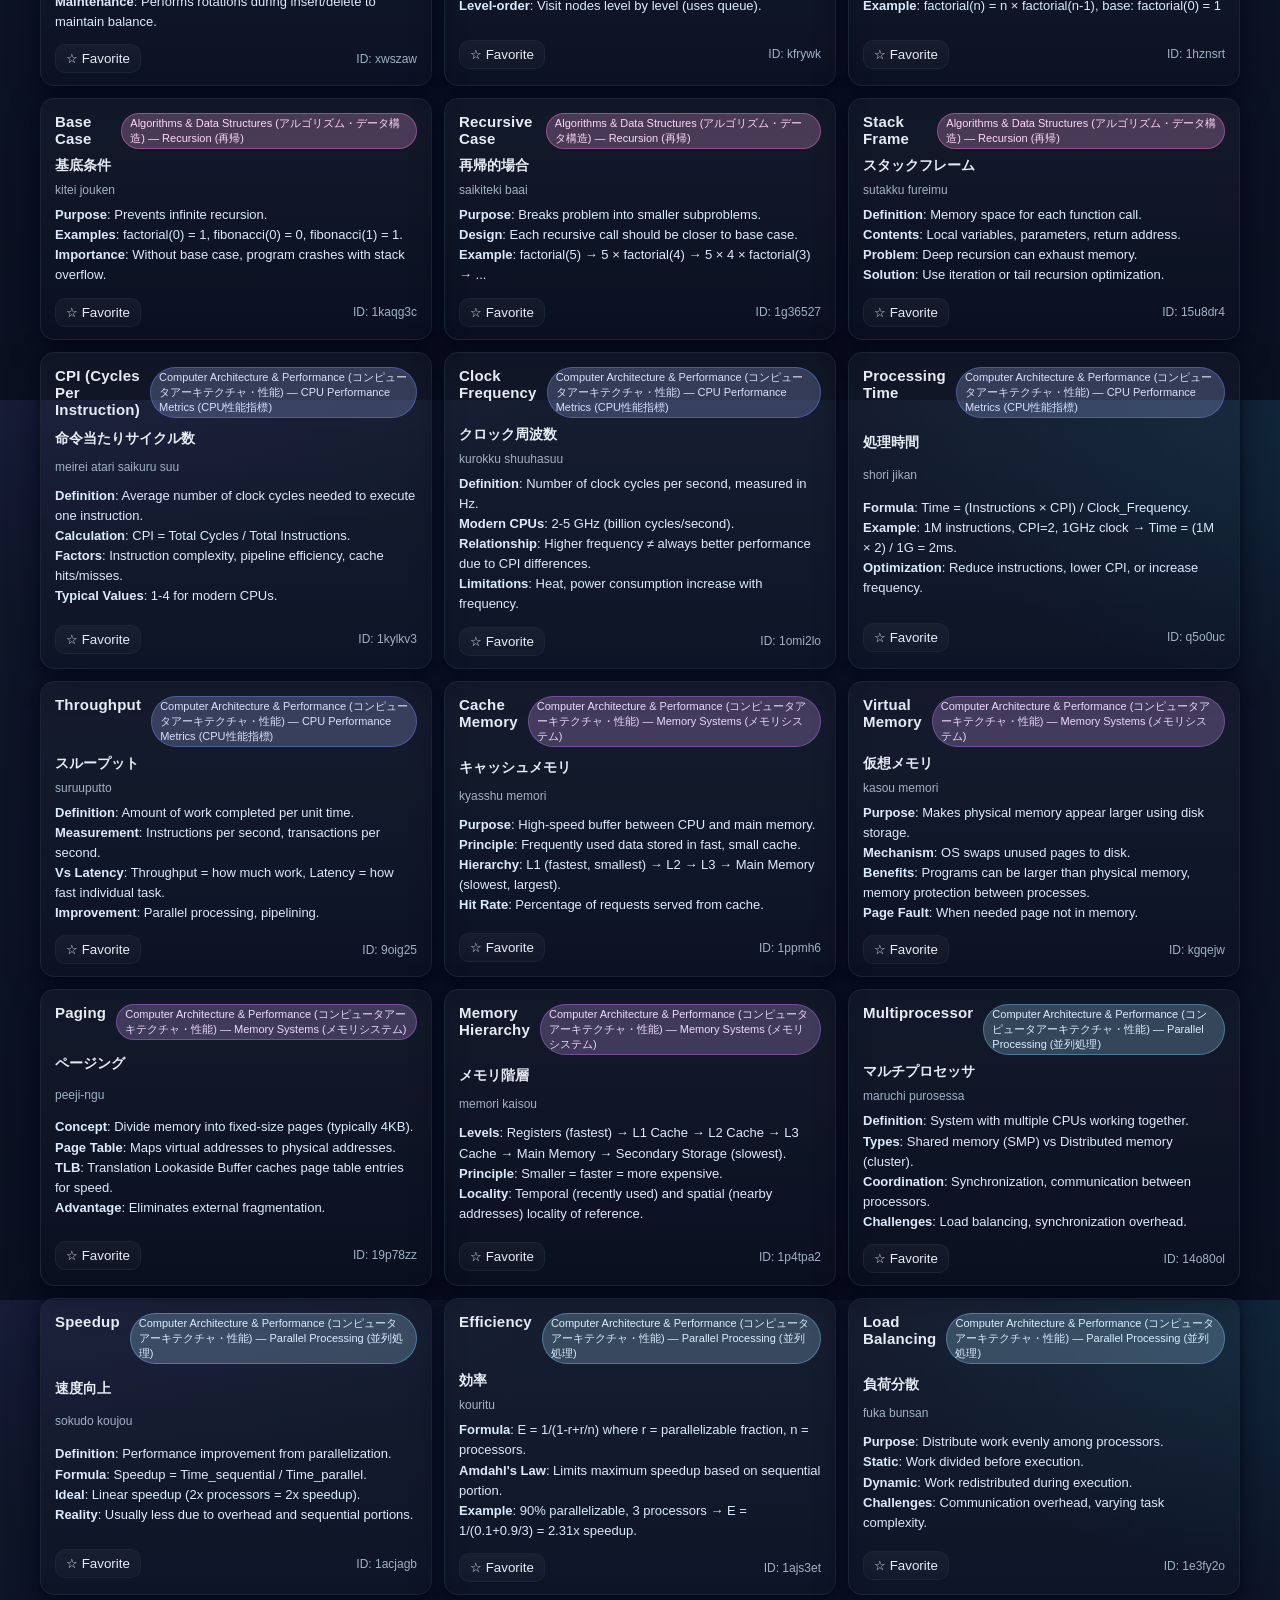
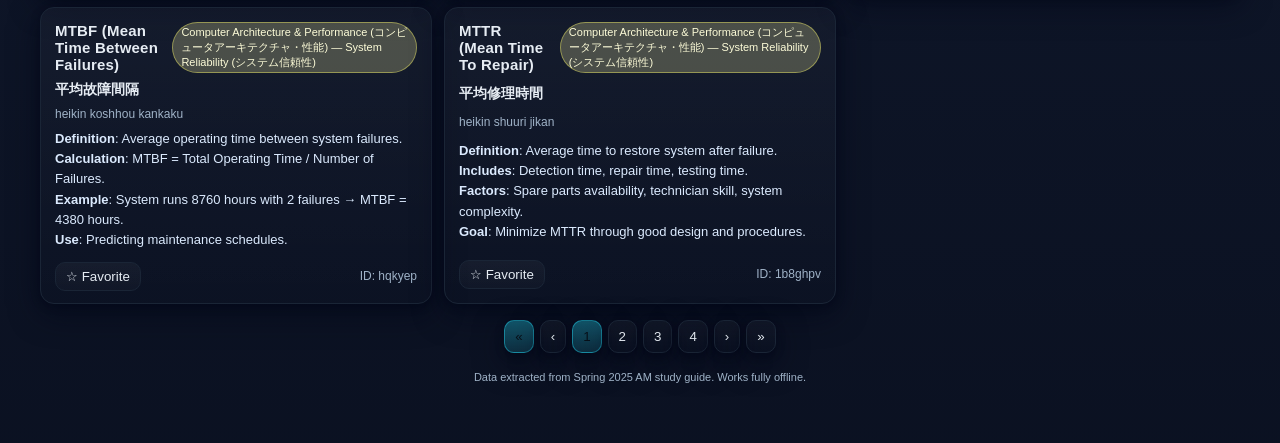
==== commit 9fc9ceb9: "update vocab seach single page" ====
--- a/vocab_search.html
+++ b/vocab_search.html
@@ -160,7 +160,6 @@
     <header>
       <div class="title">
         <h1>📘 AP Exam IT Vocabulary – AM Session</h1>
-        <span class="tag">Single File ✨ </span>
       </div>
       <div class="subtitle">Search English, Japanese, Roomaji, and descriptions. Bookmark favorites, export results, and practice with random terms.</div>
 
@@ -686,7 +685,6 @@
               const japanese = normalizeSpaces(cells[idxJa] || '');
               const roomaji = normalizeSpaces(cells[idxRo] || '');
               let description = normalizeSpaces(cells[idxDesc] || '');
-              description = description.replace(/^\*\*|\*\*$/g, '');
 
               if (!english && !japanese && !roomaji && !description) continue;
               const cat = sub ? `${category} — ${sub}` : category;
@@ -741,17 +739,15 @@
         return html;
       }
 
-      function formatDescription(text, tokens) {
+      // Convert markdown **bold** to <strong> and insert a line break before each bold segment
+      function formatDescWithBoldBreaks(text, tokens) {
         if (!text) return '';
-        // Insert a line break before markdown bold segments that follow a sentence end
-        let html = text.replace(/\.\s+\*\*/g, '.<br/>**');
-        // Convert markdown bold (**...**) to <strong>…</strong>
-        html = html.replace(/\*\*(.+?)\*\*/g, '<strong>$1</strong>');
-        // Optional: normalize multiple spaces
-        html = html.replace(/\s{2,}/g, ' ');
-        // Then apply token highlighting
-        html = highlight(html, tokens);
-        return html;
+        // Add a line break before EVERY bold segment
+        let html = text.replace(/\*\*(.+?)\*\*/g, '<br/><strong>$1</strong>');
+        // Remove leading break if it appears at the very start
+        html = html.replace(/^<br\/>/, '');
+        // Finally, apply search term highlighting
+        return highlight(html, tokens);
       }
 
       function pastelFor(text) {
@@ -792,7 +788,7 @@
             </div>
             <div class="term-ja">${highlight(it.japanese, tokens)}</div>
             <div class="term-ro">${highlight(it.roomaji, tokens)}</div>
-            <div class="desc">${formatDescription(it.description, tokens)}</div>
+            <div class="desc">${formatDescWithBoldBreaks(it.description, tokens)}</div>
             <div class="card-actions">
               <button class="fav-btn" data-id="${it.id}" data-active="${state.favorites.has(it.id)}">${state.favorites.has(it.id) ? '⭐' : '☆'} Favorite</button>
               <span style="color:var(--muted);font-size:12px;">ID: ${it.id}</span>
